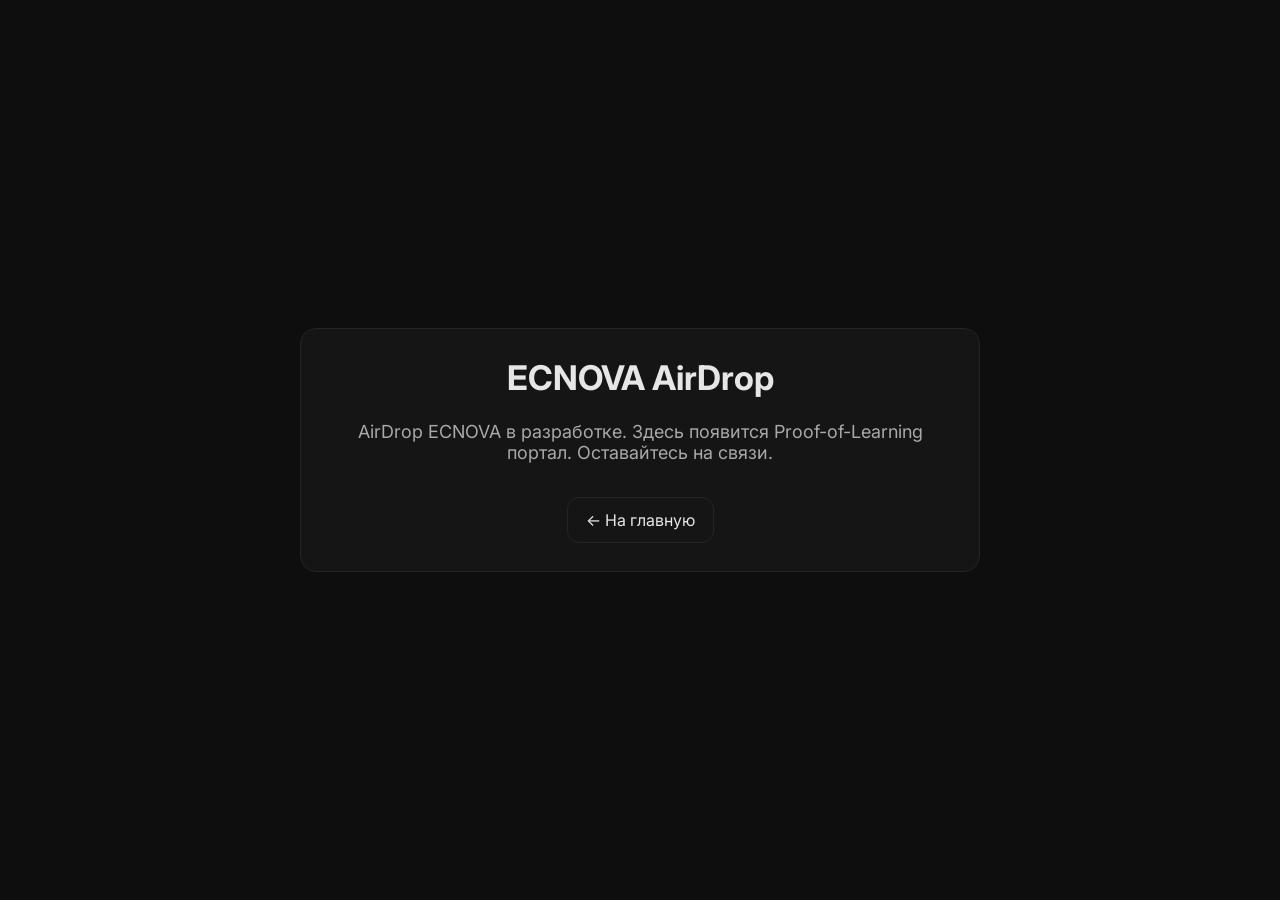
==== airdrop.html @ e72c620e "Add files via upload" ====
<!DOCTYPE html>
<html lang="ru">
<head>
  <meta charset="utf-8" />
  <meta name="viewport" content="width=device-width, initial-scale=1" />
  <title>ECNOVA AirDrop — Proof-of-Learning</title>
  <meta name="description" content="ECNOVA AirDrop — Proof-of-Learning портал." />
  <link rel="preconnect" href="https://fonts.googleapis.com">
  <link rel="preconnect" href="https://fonts.gstatic.com" crossorigin>
  <link href="https://fonts.googleapis.com/css2?family=Inter:wght@300;400;500;600;700&display=swap" rel="stylesheet">
  <style>
    :root {
      --accent: #00ffcc;
      --secondary: #7d3cff;
      --bg: #0e0e0e;
      --text: #e6e6e6;
      --muted: #a9a9a9;
      --stroke: #242424;
      --card: #151515;
    }
    * { box-sizing: border-box; }
    body { margin: 0; font-family: 'Inter', system-ui, -apple-system, Segoe UI, Roboto, Ubuntu, Cantarell, 'Helvetica Neue', Arial; background: var(--bg); color: var(--text); }
    .wrap {
      min-height: 100vh; display: grid; place-items: center; text-align: center; padding: 24px;
      background:
        radial-gradient(1200px 400px at 50% -50%, rgba(0,255,204,0.18) 0, transparent 60%),
        radial-gradient(800px 300px at 90% -30%, rgba(125,60,255,0.12) 0, transparent 60%);
    }
    .card { background: var(--card); border: 1px solid var(--stroke); border-radius: 16px; padding: 28px; width: min(680px, 92vw); }
    h1 { margin-top: 0; font-size: clamp(22px, 5vw, 34px); }
    p { color: var(--muted); font-size: clamp(16px, 3.5vw, 18px); }
    a.btn { display: inline-block; margin-top: 16px; padding: 12px 18px; border-radius: 12px; border: 1px solid var(--stroke); background: #151515; color: var(--text); text-decoration: none; }
    a.btn:hover { text-decoration: none; }
  </style>
</head>
<body>
  <div class="wrap">
    <div class="card">
      <h1>ECNOVA AirDrop</h1>
      <p>AirDrop ECNOVA в разработке. Здесь появится Proof-of-Learning портал. Оставайтесь на связи.</p>
      <a class="btn" href="/index.html">← На главную</a>
    </div>
  </div>
</body>
</html>
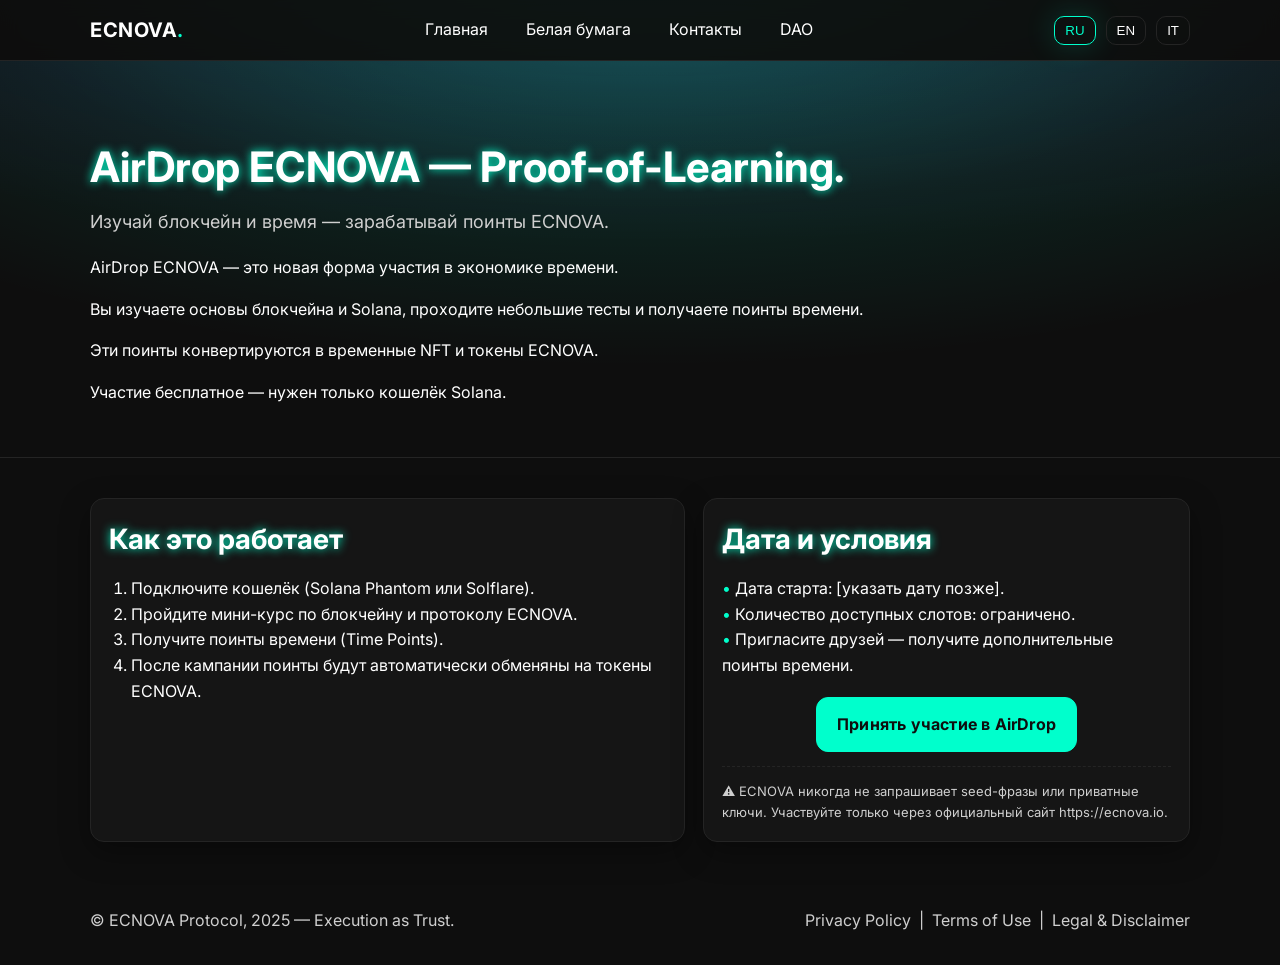
==== commit 7f162b76: "Add files via upload" ====
--- a/airdrop.html
+++ b/airdrop.html
@@ -4,42 +4,251 @@
   <meta charset="utf-8" />
   <meta name="viewport" content="width=device-width, initial-scale=1" />
   <title>ECNOVA AirDrop — Proof-of-Learning</title>
-  <meta name="description" content="ECNOVA AirDrop — Proof-of-Learning портал." />
+  <meta name="description" content="ECNOVA — Time-as-Proof Protocol на Solana. AirDrop ECNOVA — это механизм обучения: учись, получай поинты времени и конвертируй их в токены ECNOVA." />
+
+  <!-- Open Graph -->
+  <meta property="og:title" content="ECNOVA AirDrop — Proof-of-Learning" />
+  <meta property="og:description" content="Изучай блокчейн и время — зарабатывай поинты ECNOVA. Время = ценность, знание = участие." />
+  <meta property="og:type" content="website" />
+  <meta property="og:url" content="https://ecnova.io/airdrop" />
+
+  <!-- Fonts -->
   <link rel="preconnect" href="https://fonts.googleapis.com">
   <link rel="preconnect" href="https://fonts.gstatic.com" crossorigin>
   <link href="https://fonts.googleapis.com/css2?family=Inter:wght@300;400;500;600;700&display=swap" rel="stylesheet">
+
   <style>
+    /* ==============================
+       ECNOVA AirDrop — Proof-of-Learning
+       - Minimal, readable, responsive
+       - Soft glow accents (#00ffcc, #7d3cff) on deep dark background #0e0e0e
+       ============================== */
     :root {
+      --bg: #0e0e0e;
       --accent: #00ffcc;
       --secondary: #7d3cff;
-      --bg: #0e0e0e;
-      --text: #e6e6e6;
-      --muted: #a9a9a9;
+      --text: #ffffff;
+      --muted: #cfcfcf;
+      --card: #151515;
       --stroke: #242424;
-      --card: #151515;
+      --radius: 14px;
+      --shadow-lg: 0 0 30px rgba(0,255,204,0.18);
+      --shadow-btn: 0 0 20px rgba(0,255,204,0.55);
     }
     * { box-sizing: border-box; }
-    body { margin: 0; font-family: 'Inter', system-ui, -apple-system, Segoe UI, Roboto, Ubuntu, Cantarell, 'Helvetica Neue', Arial; background: var(--bg); color: var(--text); }
-    .wrap {
-      min-height: 100vh; display: grid; place-items: center; text-align: center; padding: 24px;
+    html, body { height: 100%; }
+    body {
+      margin: 0;
+      font-family: 'Inter', system-ui, -apple-system, Segoe UI, Roboto, Ubuntu, Cantarell, 'Helvetica Neue', Arial;
+      color: var(--text);
+      background: var(--bg);
+      line-height: 1.6;
+      -webkit-font-smoothing: antialiased;
+      -moz-osx-font-smoothing: grayscale;
+      /* Ambient turquoise halo to keep the page alive but calm */
+      background-image:
+        radial-gradient(1200px 500px at 50% -10%, rgba(0,255,204,0.18), rgba(0,255,204,0) 60%),
+        radial-gradient(800px 320px at 90% -20%, rgba(125,60,255,0.12), rgba(125,60,255,0) 60%);
+      background-repeat: no-repeat;
+    }
+    a { color: var(--accent); text-decoration: none; }
+    a:hover { text-decoration: underline; }
+
+    .container { width: min(1100px, 92vw); margin: 0 auto; }
+
+    /* Header */
+    header {
+      position: sticky; top: 0; z-index: 40;
+      backdrop-filter: blur(10px);
+      background: rgba(14,14,14,0.75);
+      border-bottom: 1px solid var(--stroke);
+    }
+    .nav { display: flex; align-items: center; justify-content: space-between; gap: 16px; padding: 14px 0; }
+    .logo { font-weight: 700; letter-spacing: .5px; font-size: 20px; color: var(--text); }
+    .logo .dot { color: var(--accent); }
+    nav ul { display: flex; gap: 18px; list-style: none; padding: 0; margin: 0; }
+    nav a { color: var(--text); padding: 8px 10px; border-radius: 10px; }
+    nav a:hover { background: rgba(255,255,255,0.06); text-decoration: none; }
+    .lang { display: flex; gap: 10px; }
+    .lang button {
+      background: transparent; border: 1px solid var(--stroke); color: var(--text);
+      padding: 6px 10px; border-radius: 10px; cursor: default;
+    }
+    .lang button.active { border-color: var(--accent); color: var(--accent); box-shadow: var(--shadow-lg); }
+
+    /* Hero */
+    .hero {
+      position: relative;
+      padding: 72px 0 36px;
+      border-bottom: 1px solid var(--stroke);
       background:
-        radial-gradient(1200px 400px at 50% -50%, rgba(0,255,204,0.18) 0, transparent 60%),
-        radial-gradient(800px 300px at 90% -30%, rgba(125,60,255,0.12) 0, transparent 60%);
-    }
-    .card { background: var(--card); border: 1px solid var(--stroke); border-radius: 16px; padding: 28px; width: min(680px, 92vw); }
-    h1 { margin-top: 0; font-size: clamp(22px, 5vw, 34px); }
-    p { color: var(--muted); font-size: clamp(16px, 3.5vw, 18px); }
-    a.btn { display: inline-block; margin-top: 16px; padding: 12px 18px; border-radius: 12px; border: 1px solid var(--stroke); background: #151515; color: var(--text); text-decoration: none; }
-    a.btn:hover { text-decoration: none; }
+        radial-gradient(1600px 360px at 50% -70px, rgba(125,60,255,0.12), transparent 70%),
+        radial-gradient(1400px 480px at 50% -30px, rgba(0,255,204,0.18), transparent 70%);
+      overflow: hidden;
+    }
+    .hero h1 {
+      margin: 0 0 8px;
+      font-size: clamp(26px, 6vw, 42px);
+      text-shadow: 0 0 10px var(--accent);
+    }
+    .hero p.lead {
+      color: var(--muted);
+      margin: 0 0 18px;
+      font-size: clamp(16px, 3.5vw, 18px);
+    }
+    .desc {
+      margin: 12px 0 0;
+      color: var(--text);
+    }
+
+    /* Sections */
+    section { padding: 40px 0; border-bottom: 1px solid var(--stroke); }
+    section:last-of-type { border-bottom: none; }
+    .section-title {
+      margin: 0 0 14px; font-size: clamp(20px, 4vw, 28px);
+      text-shadow: 0 0 10px var(--accent);
+    }
+    .grid-2 { display: grid; grid-template-columns: 1.1fr 0.9fr; gap: 18px; }
+    .card {
+      background: var(--card);
+      border: 1px solid var(--stroke);
+      border-radius: var(--radius);
+      padding: 18px;
+      box-shadow: 0 10px 30px rgba(0,0,0,0.35);
+    }
+    ol.steps {
+      margin: 0; padding-left: 22px;
+    }
+    .facts {
+      list-style: none; margin: 0; padding: 0;
+    }
+    .facts li::before {
+      content: '• ';
+      color: var(--accent);
+    }
+
+    /* CTA Button */
+    .cta-wrap { display: grid; place-items: center; padding: 18px 0 6px; }
+    .btn-cta {
+      display: inline-flex; align-items: center; justify-content: center;
+      padding: 14px 20px;
+      border-radius: 12px;
+      border: 1px solid var(--accent);
+      color: #0e0e0e;
+      background: var(--accent);
+      font-weight: 700;
+      letter-spacing: .2px;
+      transition: transform .06s ease, box-shadow .25s ease, background .25s ease, color .25s ease;
+      text-decoration: none;
+    }
+    .btn-cta:hover {
+      transform: translateY(-1px);
+      box-shadow: 0 0 20px var(--accent), 0 0 40px rgba(0,255,204,0.25);
+      animation: pulseGlow 1.8s ease-in-out infinite;
+    }
+    @keyframes pulseGlow {
+      0%, 100% { box-shadow: 0 0 16px rgba(0,255,204,0.65), 0 0 34px rgba(0,255,204,0.20); }
+      50%      { box-shadow: 0 0 26px rgba(0,255,204,0.85), 0 0 54px rgba(0,255,204,0.30); }
+    }
+    @media (prefers-reduced-motion: reduce) {
+      .btn-cta:hover { animation: none; }
+    }
+
+    /* Disclaimer */
+    .disclaimer {
+      font-size: 13px; color: var(--muted);
+      border-top: 1px dashed var(--stroke);
+      padding-top: 14px; margin-top: 8px;
+    }
+
+    /* Footer */
+    footer { padding: 26px 0 32px; color: var(--muted); }
+    footer .links a { color: var(--muted); }
+    footer .links a:hover { color: var(--accent); }
+    .footer-row { display: flex; align-items: center; justify-content: space-between; gap: 10px; flex-wrap: wrap; }
+
+    /* Responsive */
+    @media (max-width: 900px) {
+      .grid-2 { grid-template-columns: 1fr; }
+      nav ul { display: none; }
+    }
   </style>
 </head>
 <body>
-  <div class="wrap">
-    <div class="card">
-      <h1>ECNOVA AirDrop</h1>
-      <p>AirDrop ECNOVA в разработке. Здесь появится Proof-of-Learning портал. Оставайтесь на связи.</p>
-      <a class="btn" href="/index.html">← На главную</a>
-    </div>
-  </div>
+  <!-- Header -->
+  <header>
+    <div class="container nav">
+      <div class="logo">ECNOVA<span class="dot">.</span></div>
+      <nav aria-label="Primary">
+        <ul>
+          <li><a href="/">Главная</a></li>
+          <li><a href="/whitepaper.pdf">Белая бумага</a></li>
+          <li><a href="/#contacts">Контакты</a></li>
+          <li><a href="/dao">DAO</a></li>
+        </ul>
+      </nav>
+      <div class="lang" aria-label="Language switcher">
+        <button type="button" class="active" aria-pressed="true">RU</button>
+        <button type="button" aria-pressed="false">EN</button>
+        <button type="button" aria-pressed="false">IT</button>
+      </div>
+    </div>
+  </header>
+
+  <!-- Hero -->
+  <section class="hero">
+    <div class="container">
+      <h1>AirDrop ECNOVA — Proof-of-Learning.</h1>
+      <p class="lead">Изучай блокчейн и время — зарабатывай поинты ECNOVA.</p>
+      <div class="desc">
+        <p>AirDrop ECNOVA — это новая форма участия в экономике времени.</p>
+        <p>Вы изучаете основы блокчейна и Solana, проходите небольшие тесты и получаете поинты времени.</p>
+        <p>Эти поинты конвертируются в временные NFT и токены ECNOVA.</p>
+        <p>Участие бесплатное — нужен только кошелёк Solana.</p>
+      </div>
+    </div>
+  </section>
+
+  <!-- How it works + Facts -->
+  <section>
+    <div class="container grid-2">
+      <div class="card">
+        <h2 class="section-title">Как это работает</h2>
+        <ol class="steps">
+          <li>Подключите кошелёк (Solana Phantom или Solflare).</li>
+          <li>Пройдите мини-курс по блокчейну и протоколу ECNOVA.</li>
+          <li>Получите поинты времени (Time Points).</li>
+          <li>После кампании поинты будут автоматически обменяны на токены ECNOVA.</li>
+        </ol>
+      </div>
+      <div class="card">
+        <h2 class="section-title">Дата и условия</h2>
+        <ul class="facts">
+          <li>Дата старта: [указать дату позже].</li>
+          <li>Количество доступных слотов: ограничено.</li>
+          <li>Пригласите друзей — получите дополнительные поинты времени.</li>
+        </ul>
+        <div class="cta-wrap">
+          <a class="btn-cta" href="https://ecnova.io/airdrop-register" target="_blank" rel="noopener">Принять участие в AirDrop</a>
+        </div>
+        <div class="disclaimer">
+          ⚠️ ECNOVA никогда не запрашивает seed-фразы или приватные ключи.
+          Участвуйте только через официальный сайт https://ecnova.io.
+        </div>
+      </div>
+    </div>
+  </section>
+
+  <!-- Footer -->
+  <footer>
+    <div class="container footer-row">
+      <div>© ECNOVA Protocol, 2025 — Execution as Trust.</div>
+      <div class="links">
+        <a href="/privacy.html">Privacy Policy</a> &nbsp;|&nbsp;
+        <a href="/terms.html">Terms of Use</a> &nbsp;|&nbsp;
+        <a href="/legal.html">Legal &amp; Disclaimer</a>
+      </div>
+    </div>
+  </footer>
 </body>
 </html>
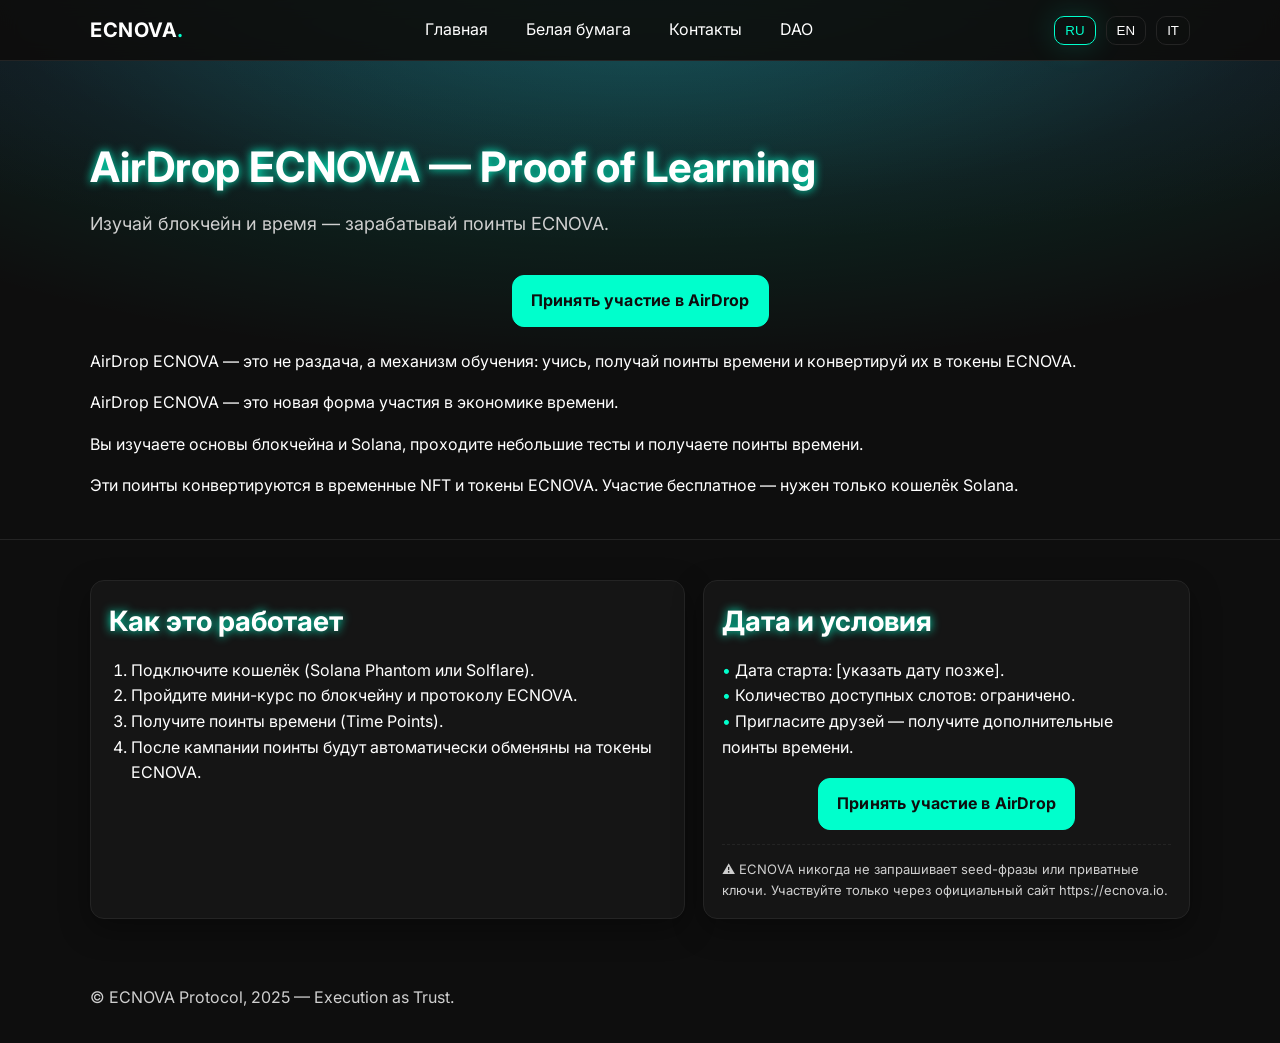
==== commit c1bb4d8f: "Add files via upload" ====
--- a/airdrop.html
+++ b/airdrop.html
@@ -3,11 +3,11 @@
 <head>
   <meta charset="utf-8" />
   <meta name="viewport" content="width=device-width, initial-scale=1" />
-  <title>ECNOVA AirDrop — Proof-of-Learning</title>
+  <title>ECNOVA AirDrop — Proof of Learning</title>
   <meta name="description" content="ECNOVA — Time-as-Proof Protocol на Solana. AirDrop ECNOVA — это механизм обучения: учись, получай поинты времени и конвертируй их в токены ECNOVA." />
 
   <!-- Open Graph -->
-  <meta property="og:title" content="ECNOVA AirDrop — Proof-of-Learning" />
+  <meta property="og:title" content="ECNOVA AirDrop — Proof of Learning" />
   <meta property="og:description" content="Изучай блокчейн и время — зарабатывай поинты ECNOVA. Время = ценность, знание = участие." />
   <meta property="og:type" content="website" />
   <meta property="og:url" content="https://ecnova.io/airdrop" />
@@ -18,160 +18,70 @@
   <link href="https://fonts.googleapis.com/css2?family=Inter:wght@300;400;500;600;700&display=swap" rel="stylesheet">
 
   <style>
-    /* ==============================
-       ECNOVA AirDrop — Proof-of-Learning
-       - Minimal, readable, responsive
-       - Soft glow accents (#00ffcc, #7d3cff) on deep dark background #0e0e0e
-       ============================== */
-    :root {
-      --bg: #0e0e0e;
-      --accent: #00ffcc;
-      --secondary: #7d3cff;
-      --text: #ffffff;
-      --muted: #cfcfcf;
-      --card: #151515;
-      --stroke: #242424;
-      --radius: 14px;
-      --shadow-lg: 0 0 30px rgba(0,255,204,0.18);
-      --shadow-btn: 0 0 20px rgba(0,255,204,0.55);
-    }
-    * { box-sizing: border-box; }
-    html, body { height: 100%; }
-    body {
-      margin: 0;
-      font-family: 'Inter', system-ui, -apple-system, Segoe UI, Roboto, Ubuntu, Cantarell, 'Helvetica Neue', Arial;
-      color: var(--text);
-      background: var(--bg);
-      line-height: 1.6;
-      -webkit-font-smoothing: antialiased;
-      -moz-osx-font-smoothing: grayscale;
-      /* Ambient turquoise halo to keep the page alive but calm */
+    :root{
+      --bg:#0e0e0e; --accent:#00ffcc; --secondary:#7d3cff;
+      --text:#ffffff; --muted:#cfcfcf; --card:#151515; --stroke:#242424;
+      --radius:14px; --shadow-lg:0 0 30px rgba(0,255,204,0.18); --shadow-btn:0 0 20px rgba(0,255,204,0.55);
+    }
+    *{box-sizing:border-box}
+    html,body{height:100%}
+    body{
+      margin:0; font-family:'Inter',system-ui,-apple-system,Segoe UI,Roboto,Ubuntu,Cantarell,'Helvetica Neue',Arial;
+      color:var(--text); background:var(--bg); line-height:1.6;
+      -webkit-font-smoothing:antialiased; -moz-osx-font-smoothing:grayscale;
       background-image:
         radial-gradient(1200px 500px at 50% -10%, rgba(0,255,204,0.18), rgba(0,255,204,0) 60%),
         radial-gradient(800px 320px at 90% -20%, rgba(125,60,255,0.12), rgba(125,60,255,0) 60%);
-      background-repeat: no-repeat;
-    }
-    a { color: var(--accent); text-decoration: none; }
-    a:hover { text-decoration: underline; }
-
-    .container { width: min(1100px, 92vw); margin: 0 auto; }
-
-    /* Header */
-    header {
-      position: sticky; top: 0; z-index: 40;
-      backdrop-filter: blur(10px);
-      background: rgba(14,14,14,0.75);
-      border-bottom: 1px solid var(--stroke);
-    }
-    .nav { display: flex; align-items: center; justify-content: space-between; gap: 16px; padding: 14px 0; }
-    .logo { font-weight: 700; letter-spacing: .5px; font-size: 20px; color: var(--text); }
-    .logo .dot { color: var(--accent); }
-    nav ul { display: flex; gap: 18px; list-style: none; padding: 0; margin: 0; }
-    nav a { color: var(--text); padding: 8px 10px; border-radius: 10px; }
-    nav a:hover { background: rgba(255,255,255,0.06); text-decoration: none; }
-    .lang { display: flex; gap: 10px; }
-    .lang button {
-      background: transparent; border: 1px solid var(--stroke); color: var(--text);
-      padding: 6px 10px; border-radius: 10px; cursor: default;
-    }
-    .lang button.active { border-color: var(--accent); color: var(--accent); box-shadow: var(--shadow-lg); }
-
-    /* Hero */
-    .hero {
-      position: relative;
-      padding: 72px 0 36px;
-      border-bottom: 1px solid var(--stroke);
-      background:
-        radial-gradient(1600px 360px at 50% -70px, rgba(125,60,255,0.12), transparent 70%),
-        radial-gradient(1400px 480px at 50% -30px, rgba(0,255,204,0.18), transparent 70%);
-      overflow: hidden;
-    }
-    .hero h1 {
-      margin: 0 0 8px;
-      font-size: clamp(26px, 6vw, 42px);
-      text-shadow: 0 0 10px var(--accent);
-    }
-    .hero p.lead {
-      color: var(--muted);
-      margin: 0 0 18px;
-      font-size: clamp(16px, 3.5vw, 18px);
-    }
-    .desc {
-      margin: 12px 0 0;
-      color: var(--text);
-    }
-
-    /* Sections */
-    section { padding: 40px 0; border-bottom: 1px solid var(--stroke); }
-    section:last-of-type { border-bottom: none; }
-    .section-title {
-      margin: 0 0 14px; font-size: clamp(20px, 4vw, 28px);
-      text-shadow: 0 0 10px var(--accent);
-    }
-    .grid-2 { display: grid; grid-template-columns: 1.1fr 0.9fr; gap: 18px; }
-    .card {
-      background: var(--card);
-      border: 1px solid var(--stroke);
-      border-radius: var(--radius);
-      padding: 18px;
-      box-shadow: 0 10px 30px rgba(0,0,0,0.35);
-    }
-    ol.steps {
-      margin: 0; padding-left: 22px;
-    }
-    .facts {
-      list-style: none; margin: 0; padding: 0;
-    }
-    .facts li::before {
-      content: '• ';
-      color: var(--accent);
-    }
-
-    /* CTA Button */
-    .cta-wrap { display: grid; place-items: center; padding: 18px 0 6px; }
-    .btn-cta {
-      display: inline-flex; align-items: center; justify-content: center;
-      padding: 14px 20px;
-      border-radius: 12px;
-      border: 1px solid var(--accent);
-      color: #0e0e0e;
-      background: var(--accent);
-      font-weight: 700;
-      letter-spacing: .2px;
-      transition: transform .06s ease, box-shadow .25s ease, background .25s ease, color .25s ease;
-      text-decoration: none;
-    }
-    .btn-cta:hover {
-      transform: translateY(-1px);
-      box-shadow: 0 0 20px var(--accent), 0 0 40px rgba(0,255,204,0.25);
-      animation: pulseGlow 1.8s ease-in-out infinite;
-    }
-    @keyframes pulseGlow {
-      0%, 100% { box-shadow: 0 0 16px rgba(0,255,204,0.65), 0 0 34px rgba(0,255,204,0.20); }
-      50%      { box-shadow: 0 0 26px rgba(0,255,204,0.85), 0 0 54px rgba(0,255,204,0.30); }
-    }
-    @media (prefers-reduced-motion: reduce) {
-      .btn-cta:hover { animation: none; }
-    }
-
-    /* Disclaimer */
-    .disclaimer {
-      font-size: 13px; color: var(--muted);
-      border-top: 1px dashed var(--stroke);
-      padding-top: 14px; margin-top: 8px;
-    }
-
-    /* Footer */
-    footer { padding: 26px 0 32px; color: var(--muted); }
-    footer .links a { color: var(--muted); }
-    footer .links a:hover { color: var(--accent); }
-    .footer-row { display: flex; align-items: center; justify-content: space-between; gap: 10px; flex-wrap: wrap; }
-
-    /* Responsive */
-    @media (max-width: 900px) {
-      .grid-2 { grid-template-columns: 1fr; }
-      nav ul { display: none; }
-    }
+      background-repeat:no-repeat;
+    }
+    a{color:var(--accent); text-decoration:none}
+    a:hover{text-decoration:underline}
+    .container{width:min(1100px,92vw); margin:0 auto}
+
+    header{position:sticky; top:0; z-index:40; backdrop-filter:blur(10px); background:rgba(14,14,14,0.75); border-bottom:1px solid var(--stroke)}
+    .nav{display:flex; align-items:center; justify-content:space-between; gap:16px; padding:14px 0}
+    .logo{font-weight:700; letter-spacing:.5px; font-size:20px; color:var(--text)}
+    .logo .dot{color:var(--accent)}
+    nav ul{display:flex; gap:18px; list-style:none; padding:0; margin:0}
+    nav a{color:var(--text); padding:8px 10px; border-radius:10px}
+    nav a:hover{background:rgba(255,255,255,0.06); text-decoration:none}
+    .lang{display:flex; gap:10px}
+    .lang button{
+      background:transparent; border:1px solid var(--stroke); color:var(--text);
+      padding:6px 10px; border-radius:10px; cursor:pointer; transition:border-color .2s ease, box-shadow .2s ease;
+    }
+    .lang button.active{border-color:var(--accent); color:var(--accent); box-shadow:var(--shadow-lg)}
+
+    .hero{position:relative; padding:72px 0 24px; border-bottom:1px solid var(--stroke);
+      background: radial-gradient(1600px 360px at 50% -70px, rgba(125,60,255,0.12), transparent 70%),
+                  radial-gradient(1400px 480px at 50% -30px, rgba(0,255,204,0.18), transparent 70%); overflow:hidden}
+    .hero h1{margin:0 0 10px; font-size:clamp(26px,6vw,42px); text-shadow:0 0 10px var(--accent)}
+    .hero p.lead{color:var(--muted); margin:0 0 18px; font-size:clamp(16px,3.5vw,18px)}
+
+    .btn-cta{
+      display:inline-flex; align-items:center; justify-content:center; padding:12px 18px; border-radius:12px;
+      border:1px solid var(--accent); color:#0e0e0e; background:var(--accent); font-weight:700; letter-spacing:.2px;
+      transition:transform .06s ease, box-shadow .25s ease, background .25s ease, color .25s ease; text-decoration:none
+    }
+    .btn-cta:hover{transform:translateY(-1px); box-shadow:0 0 20px var(--accent), 0 0 40px rgba(0,255,204,0.25); animation:pulseGlow 1.8s ease-in-out infinite}
+    @keyframes pulseGlow{0%,100%{box-shadow:0 0 16px rgba(0,255,204,0.65),0 0 34px rgba(0,255,204,0.20)} 50%{box-shadow:0 0 26px rgba(0,255,204,0.85),0 0 54px rgba(0,255,204,0.30)}}
+    @media (prefers-reduced-motion:reduce){.btn-cta:hover{animation:none}}
+
+    section{padding:40px 0; border-bottom:1px solid var(--stroke)}
+    section:last-of-type{border-bottom:none}
+    .section-title{margin:0 0 14px; font-size:clamp(20px,4vw,28px); text-shadow:0 0 10px var(--accent)}
+    .grid-2{display:grid; grid-template-columns:1.1fr 0.9fr; gap:18px}
+    .card{background:var(--card); border:1px solid var(--stroke); border-radius:var(--radius); padding:18px; box-shadow:0 10px 30px rgba(0,0,0,0.35)}
+    ol.steps{margin:0; padding-left:22px}
+    .facts{list-style:none; margin:0; padding:0}
+    .facts li::before{content:'• '; color:var(--accent)}
+    .cta-wrap{display:grid; place-items:center; padding:18px 0 6px}
+    .disclaimer{font-size:13px; color:var(--muted); border-top:1px dashed var(--stroke); padding-top:14px; margin-top:8px}
+
+    footer{padding:26px 0 32px; color:var(--muted)}
+    .footer-row{display:flex; align-items:center; justify-content:space-between; gap:10px; flex-wrap:wrap}
+
+    @media(max-width:900px){.grid-2{grid-template-columns:1fr} nav ul{display:none}}
   </style>
 </head>
 <body>
@@ -181,16 +91,16 @@
       <div class="logo">ECNOVA<span class="dot">.</span></div>
       <nav aria-label="Primary">
         <ul>
-          <li><a href="/">Главная</a></li>
-          <li><a href="/whitepaper.pdf">Белая бумага</a></li>
-          <li><a href="/#contacts">Контакты</a></li>
-          <li><a href="/dao">DAO</a></li>
+          <li><a href="/" data-i18n="nav.home">Главная</a></li>
+          <li><a href="/whitepaper.pdf" data-i18n="nav.wp">Белая бумага</a></li>
+          <li><a href="/#contacts" data-i18n="nav.contacts">Контакты</a></li>
+          <li><a href="/dao" data-i18n="nav.dao">DAO</a></li>
         </ul>
       </nav>
       <div class="lang" aria-label="Language switcher">
-        <button type="button" class="active" aria-pressed="true">RU</button>
-        <button type="button" aria-pressed="false">EN</button>
-        <button type="button" aria-pressed="false">IT</button>
+        <button type="button" class="active" data-lang="ru" aria-pressed="true">RU</button>
+        <button type="button" data-lang="en" aria-pressed="false">EN</button>
+        <button type="button" data-lang="it" aria-pressed="false">IT</button>
       </div>
     </div>
   </header>
@@ -198,13 +108,16 @@
   <!-- Hero -->
   <section class="hero">
     <div class="container">
-      <h1>AirDrop ECNOVA — Proof-of-Learning.</h1>
-      <p class="lead">Изучай блокчейн и время — зарабатывай поинты ECNOVA.</p>
+      <h1 data-i18n="hero.title">AirDrop ECNOVA — Proof of Learning</h1>
+      <p class="lead" data-i18n="hero.subtitle">Изучай блокчейн и время — зарабатывай поинты ECNOVA.</p>
+      <div class="cta-wrap">
+        <a class="btn-cta" href="https://ecnova.io/airdrop-register" target="_blank" rel="noopener" data-i18n="hero.cta">Принять участие в AirDrop</a>
+      </div>
       <div class="desc">
-        <p>AirDrop ECNOVA — это новая форма участия в экономике времени.</p>
-        <p>Вы изучаете основы блокчейна и Solana, проходите небольшие тесты и получаете поинты времени.</p>
-        <p>Эти поинты конвертируются в временные NFT и токены ECNOVA.</p>
-        <p>Участие бесплатное — нужен только кошелёк Solana.</p>
+        <p data-i18n="desc.p1">AirDrop ECNOVA — это не раздача, а механизм обучения: учись, получай поинты времени и конвертируй их в токены ECNOVA.</p>
+        <p data-i18n="desc.p2">AirDrop ECNOVA — это новая форма участия в экономике времени.</p>
+        <p data-i18n="desc.p3">Вы изучаете основы блокчейна и Solana, проходите небольшие тесты и получаете поинты времени.</p>
+        <p data-i18n="desc.p4">Эти поинты конвертируются в временные NFT и токены ECNOVA. Участие бесплатное — нужен только кошелёк Solana.</p>
       </div>
     </div>
   </section>
@@ -213,27 +126,26 @@
   <section>
     <div class="container grid-2">
       <div class="card">
-        <h2 class="section-title">Как это работает</h2>
+        <h2 class="section-title" data-i18n="how.title">Как это работает</h2>
         <ol class="steps">
-          <li>Подключите кошелёк (Solana Phantom или Solflare).</li>
-          <li>Пройдите мини-курс по блокчейну и протоколу ECNOVA.</li>
-          <li>Получите поинты времени (Time Points).</li>
-          <li>После кампании поинты будут автоматически обменяны на токены ECNOVA.</li>
+          <li data-i18n="how.s1">Подключите кошелёк (Solana Phantom или Solflare).</li>
+          <li data-i18n="how.s2">Пройдите мини-курс по блокчейну и протоколу ECNOVA.</li>
+          <li data-i18n="how.s3">Получите поинты времени (Time Points).</li>
+          <li data-i18n="how.s4">После кампании поинты будут автоматически обменяны на токены ECNOVA.</li>
         </ol>
       </div>
       <div class="card">
-        <h2 class="section-title">Дата и условия</h2>
+        <h2 class="section-title" data-i18n="facts.title">Дата и условия</h2>
         <ul class="facts">
-          <li>Дата старта: [указать дату позже].</li>
-          <li>Количество доступных слотов: ограничено.</li>
-          <li>Пригласите друзей — получите дополнительные поинты времени.</li>
+          <li data-i18n="facts.f1">Дата старта: [указать дату позже].</li>
+          <li data-i18n="facts.f2">Количество доступных слотов: ограничено.</li>
+          <li data-i18n="facts.f3">Пригласите друзей — получите дополнительные поинты времени.</li>
         </ul>
         <div class="cta-wrap">
-          <a class="btn-cta" href="https://ecnova.io/airdrop-register" target="_blank" rel="noopener">Принять участие в AirDrop</a>
+          <a class="btn-cta" href="https://ecnova.io/airdrop-register" target="_blank" rel="noopener" data-i18n="facts.cta">Принять участие в AirDrop</a>
         </div>
-        <div class="disclaimer">
-          ⚠️ ECNOVA никогда не запрашивает seed-фразы или приватные ключи.
-          Участвуйте только через официальный сайт https://ecnova.io.
+        <div class="disclaimer" data-i18n="disclaimer">
+          ⚠️ ECNOVA никогда не запрашивает seed-фразы или приватные ключи. Участвуйте только через официальный сайт https://ecnova.io.
         </div>
       </div>
     </div>
@@ -243,12 +155,123 @@
   <footer>
     <div class="container footer-row">
       <div>© ECNOVA Protocol, 2025 — Execution as Trust.</div>
-      <div class="links">
-        <a href="/privacy.html">Privacy Policy</a> &nbsp;|&nbsp;
-        <a href="/terms.html">Terms of Use</a> &nbsp;|&nbsp;
-        <a href="/legal.html">Legal &amp; Disclaimer</a>
-      </div>
     </div>
   </footer>
+
+  <script>
+    // Simple i18n switcher: RU/EN/IT
+    const translations = {
+      ru: {
+        'nav.home':'Главная',
+        'nav.wp':'Белая бумага',
+        'nav.contacts':'Контакты',
+        'nav.dao':'DAO',
+
+        'hero.title':'AirDrop ECNOVA — Proof of Learning',
+        'hero.subtitle':'Изучай блокчейн и время — зарабатывай поинты ECNOVA.',
+        'hero.cta':'Принять участие в AirDrop',
+
+        'desc.p1':'AirDrop ECNOVA — это не раздача, а механизм обучения: учись, получай поинты времени и конвертируй их в токены ECNOVA.',
+        'desc.p2':'AirDrop ECNOVA — это новая форма участия в экономике времени.',
+        'desc.p3':'Вы изучаете основы блокчейна и Solana, проходите небольшие тесты и получаете поинты времени.',
+        'desc.p4':'Эти поинты конвертируются в временные NFT и токены ECNOVA. Участие бесплатное — нужен только кошелёк Solana.',
+
+        'how.title':'Как это работает',
+        'how.s1':'Подключите кошелёк (Solana Phantom или Solflare).',
+        'how.s2':'Пройдите мини-курс по блокчейну и протоколу ECNOVA.',
+        'how.s3':'Получите поинты времени (Time Points).',
+        'how.s4':'После кампании поинты будут автоматически обменяны на токены ECNOVA.',
+
+        'facts.title':'Дата и условия',
+        'facts.f1':'Дата старта: [указать дату позже].',
+        'facts.f2':'Количество доступных слотов: ограничено.',
+        'facts.f3':'Пригласите друзей — получите дополнительные поинты времени.',
+        'facts.cta':'Принять участие в AirDrop',
+
+        'disclaimer':'⚠️ ECNOVA никогда не запрашивает seed-фразы или приватные ключи. Участвуйте только через официальный сайт https://ecnova.io.'
+      },
+      en: {
+        'nav.home':'Home',
+        'nav.wp':'White Paper',
+        'nav.contacts':'Contacts',
+        'nav.dao':'DAO',
+
+        'hero.title':'AirDrop ECNOVA — Proof of Learning',
+        'hero.subtitle':'Learn blockchain and time — earn ECNOVA points.',
+        'hero.cta':'Join AirDrop',
+
+        'desc.p1':'ECNOVA AirDrop is not a giveaway but a learning mechanism: learn, earn time points, and convert them into ECNOVA tokens.',
+        'desc.p2':'The ECNOVA AirDrop is a new way to participate in the time economy.',
+        'desc.p3':'You study blockchain and Solana basics, complete short quizzes, and earn time points.',
+        'desc.p4':'These points convert into temporal NFTs and ECNOVA tokens. Participation is free — you only need a Solana wallet.',
+
+        'how.title':'How it Works',
+        'how.s1':'Connect wallet (Solana Phantom or Solflare).',
+        'how.s2':'Complete a mini-course on blockchain and the ECNOVA protocol.',
+        'how.s3':'Earn Time Points.',
+        'how.s4':'After the campaign, points will be automatically converted into ECNOVA tokens.',
+
+        'facts.title':'Dates & Conditions',
+        'facts.f1':'Start date: [to be announced].',
+        'facts.f2':'Available slots: limited.',
+        'facts.f3':'Invite friends — earn additional time points.',
+        'facts.cta':'Join AirDrop',
+
+        'disclaimer':'⚠️ ECNOVA never asks for seed phrases or private keys. Participate only via the official website https://ecnova.io.'
+      },
+      it: {
+        'nav.home':'Home',
+        'nav.wp':'White Paper',
+        'nav.contacts':'Contatti',
+        'nav.dao':'DAO',
+
+        'hero.title':'AirDrop ECNOVA — Proof of Learning',
+        'hero.subtitle':'Studia la blockchain e il tempo — guadagna punti ECNOVA.',
+        'hero.cta':'Partecipa all’ AirDrop',
+
+        'desc.p1':'L’ AirDrop di ECNOVA non è una distribuzione, ma un meccanismo di apprendimento: studia, ottieni punti tempo e converti in token ECNOVA.',
+        'desc.p2':'L’ AirDrop ECNOVA è un nuovo modo di partecipare all’economia del tempo.',
+        'desc.p3':'Studi le basi della blockchain e di Solana, completi brevi quiz e ottieni punti tempo.',
+        'desc.p4':'Questi punti si trasformano in NFT temporali e token ECNOVA. La partecipazione è gratuita — serve solo un wallet Solana.',
+
+        'how.title':'Come funziona',
+        'how.s1':'Collega il wallet (Solana Phantom o Solflare).',
+        'how.s2':'Completa il mini‑corso su blockchain e sul protocollo ECNOVA.',
+        'how.s3':'Ottieni Time Points.',
+        'how.s4':'Al termine della campagna, i punti verranno convertiti automaticamente in token ECNOVA.',
+
+        'facts.title':'Data e condizioni',
+        'facts.f1':'Data di inizio: [da indicare più tardi].',
+        'facts.f2':'Slot disponibili: limitati.',
+        'facts.f3':'Invita gli amici — ottieni punti tempo extra.',
+        'facts.cta':'Partecipa all’ AirDrop',
+
+        'disclaimer':'⚠️ ECNOVA non chiede mai frasi seed o chiavi private. Partecipa solo tramite il sito ufficiale https://ecnova.io.'
+      }
+    };
+
+    function setLang(lang){
+      const dict = translations[lang] || translations['ru'];
+      document.documentElement.setAttribute('lang', lang);
+      document.querySelectorAll('[data-i18n]').forEach(node=>{
+        const key = node.getAttribute('data-i18n');
+        if (dict[key]) node.textContent = dict[key];
+      });
+      // toggle active state
+      document.querySelectorAll('.lang button').forEach(btn=>{
+        const isActive = btn.getAttribute('data-lang') === lang;
+        btn.classList.toggle('active', isActive);
+        btn.setAttribute('aria-pressed', isActive ? 'true' : 'false');
+      });
+    }
+
+    // init listeners
+    document.querySelectorAll('.lang button').forEach(btn=>{
+      btn.addEventListener('click', ()=> setLang(btn.getAttribute('data-lang')));
+    });
+
+    // default
+    setLang('ru');
+  </script>
 </body>
 </html>
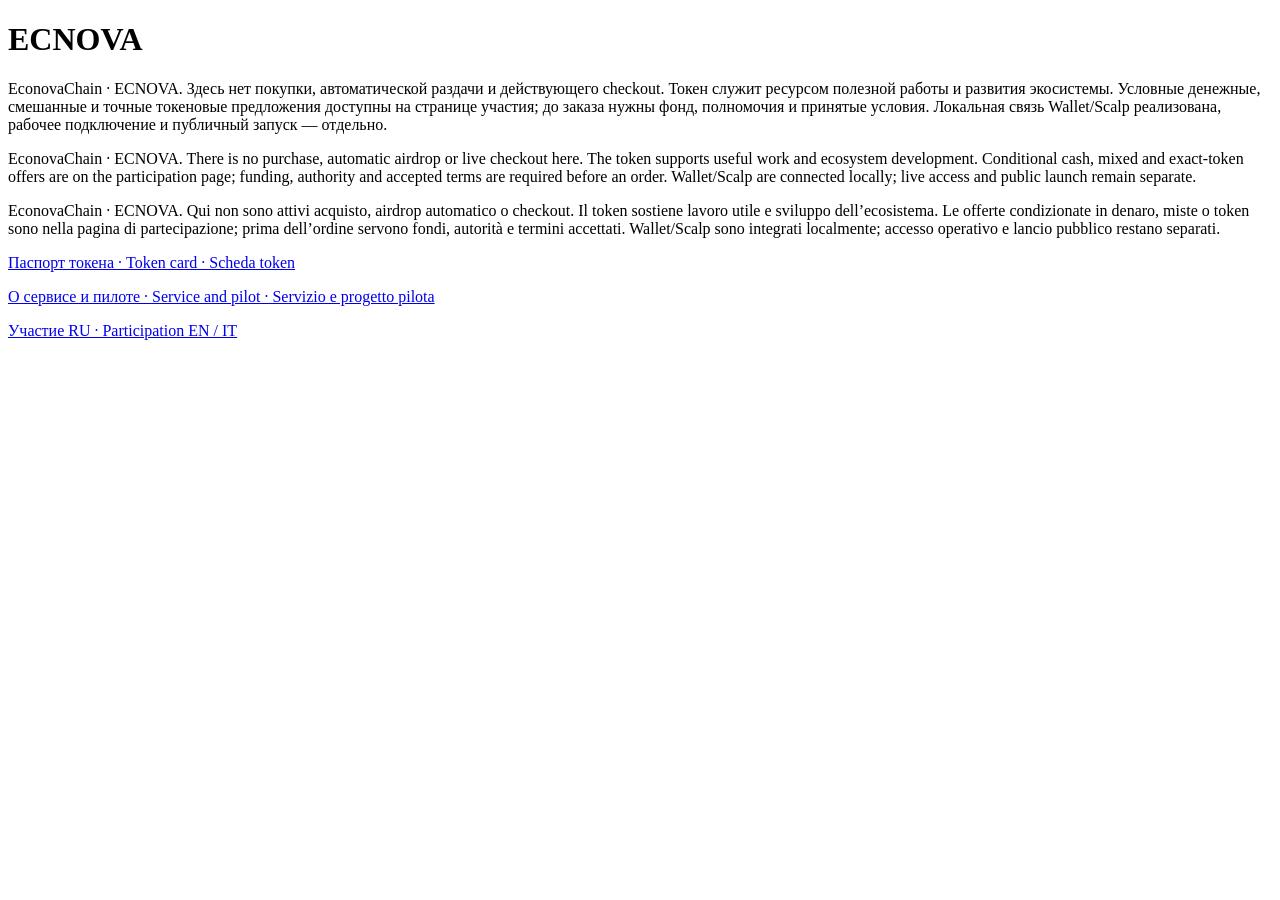
==== commit b12db689: "Stage new ECNOVA token site pages" ====
--- a/airdrop.html
+++ b/airdrop.html
@@ -1,277 +1,17 @@
-<!DOCTYPE html>
+<!doctype html>
 <html lang="ru">
 <head>
-  <meta charset="utf-8" />
-  <meta name="viewport" content="width=device-width, initial-scale=1" />
-  <title>ECNOVA AirDrop — Proof of Learning</title>
-  <meta name="description" content="ECNOVA — Time-as-Proof Protocol на Solana. AirDrop ECNOVA — это механизм обучения: учись, получай поинты времени и конвертируй их в токены ECNOVA." />
-
-  <!-- Open Graph -->
-  <meta property="og:title" content="ECNOVA AirDrop — Proof of Learning" />
-  <meta property="og:description" content="Изучай блокчейн и время — зарабатывай поинты ECNOVA. Время = ценность, знание = участие." />
-  <meta property="og:type" content="website" />
-  <meta property="og:url" content="https://ecnova.io/airdrop" />
-
-  <!-- Fonts -->
-  <link rel="preconnect" href="https://fonts.googleapis.com">
-  <link rel="preconnect" href="https://fonts.gstatic.com" crossorigin>
-  <link href="https://fonts.googleapis.com/css2?family=Inter:wght@300;400;500;600;700&display=swap" rel="stylesheet">
-
-  <style>
-    :root{
-      --bg:#0e0e0e; --accent:#00ffcc; --secondary:#7d3cff;
-      --text:#ffffff; --muted:#cfcfcf; --card:#151515; --stroke:#242424;
-      --radius:14px; --shadow-lg:0 0 30px rgba(0,255,204,0.18); --shadow-btn:0 0 20px rgba(0,255,204,0.55);
-    }
-    *{box-sizing:border-box}
-    html,body{height:100%}
-    body{
-      margin:0; font-family:'Inter',system-ui,-apple-system,Segoe UI,Roboto,Ubuntu,Cantarell,'Helvetica Neue',Arial;
-      color:var(--text); background:var(--bg); line-height:1.6;
-      -webkit-font-smoothing:antialiased; -moz-osx-font-smoothing:grayscale;
-      background-image:
-        radial-gradient(1200px 500px at 50% -10%, rgba(0,255,204,0.18), rgba(0,255,204,0) 60%),
-        radial-gradient(800px 320px at 90% -20%, rgba(125,60,255,0.12), rgba(125,60,255,0) 60%);
-      background-repeat:no-repeat;
-    }
-    a{color:var(--accent); text-decoration:none}
-    a:hover{text-decoration:underline}
-    .container{width:min(1100px,92vw); margin:0 auto}
-
-    header{position:sticky; top:0; z-index:40; backdrop-filter:blur(10px); background:rgba(14,14,14,0.75); border-bottom:1px solid var(--stroke)}
-    .nav{display:flex; align-items:center; justify-content:space-between; gap:16px; padding:14px 0}
-    .logo{font-weight:700; letter-spacing:.5px; font-size:20px; color:var(--text)}
-    .logo .dot{color:var(--accent)}
-    nav ul{display:flex; gap:18px; list-style:none; padding:0; margin:0}
-    nav a{color:var(--text); padding:8px 10px; border-radius:10px}
-    nav a:hover{background:rgba(255,255,255,0.06); text-decoration:none}
-    .lang{display:flex; gap:10px}
-    .lang button{
-      background:transparent; border:1px solid var(--stroke); color:var(--text);
-      padding:6px 10px; border-radius:10px; cursor:pointer; transition:border-color .2s ease, box-shadow .2s ease;
-    }
-    .lang button.active{border-color:var(--accent); color:var(--accent); box-shadow:var(--shadow-lg)}
-
-    .hero{position:relative; padding:72px 0 24px; border-bottom:1px solid var(--stroke);
-      background: radial-gradient(1600px 360px at 50% -70px, rgba(125,60,255,0.12), transparent 70%),
-                  radial-gradient(1400px 480px at 50% -30px, rgba(0,255,204,0.18), transparent 70%); overflow:hidden}
-    .hero h1{margin:0 0 10px; font-size:clamp(26px,6vw,42px); text-shadow:0 0 10px var(--accent)}
-    .hero p.lead{color:var(--muted); margin:0 0 18px; font-size:clamp(16px,3.5vw,18px)}
-
-    .btn-cta{
-      display:inline-flex; align-items:center; justify-content:center; padding:12px 18px; border-radius:12px;
-      border:1px solid var(--accent); color:#0e0e0e; background:var(--accent); font-weight:700; letter-spacing:.2px;
-      transition:transform .06s ease, box-shadow .25s ease, background .25s ease, color .25s ease; text-decoration:none
-    }
-    .btn-cta:hover{transform:translateY(-1px); box-shadow:0 0 20px var(--accent), 0 0 40px rgba(0,255,204,0.25); animation:pulseGlow 1.8s ease-in-out infinite}
-    @keyframes pulseGlow{0%,100%{box-shadow:0 0 16px rgba(0,255,204,0.65),0 0 34px rgba(0,255,204,0.20)} 50%{box-shadow:0 0 26px rgba(0,255,204,0.85),0 0 54px rgba(0,255,204,0.30)}}
-    @media (prefers-reduced-motion:reduce){.btn-cta:hover{animation:none}}
-
-    section{padding:40px 0; border-bottom:1px solid var(--stroke)}
-    section:last-of-type{border-bottom:none}
-    .section-title{margin:0 0 14px; font-size:clamp(20px,4vw,28px); text-shadow:0 0 10px var(--accent)}
-    .grid-2{display:grid; grid-template-columns:1.1fr 0.9fr; gap:18px}
-    .card{background:var(--card); border:1px solid var(--stroke); border-radius:var(--radius); padding:18px; box-shadow:0 10px 30px rgba(0,0,0,0.35)}
-    ol.steps{margin:0; padding-left:22px}
-    .facts{list-style:none; margin:0; padding:0}
-    .facts li::before{content:'• '; color:var(--accent)}
-    .cta-wrap{display:grid; place-items:center; padding:18px 0 6px}
-    .disclaimer{font-size:13px; color:var(--muted); border-top:1px dashed var(--stroke); padding-top:14px; margin-top:8px}
-
-    footer{padding:26px 0 32px; color:var(--muted)}
-    .footer-row{display:flex; align-items:center; justify-content:space-between; gap:10px; flex-wrap:wrap}
-
-    @media(max-width:900px){.grid-2{grid-template-columns:1fr} nav ul{display:none}}
-  </style>
+  <meta charset="utf-8"><meta name="viewport" content="width=device-width, initial-scale=1">
+  <meta name="robots" content="noindex, nofollow"><title>ECNOVA — airdrop information</title>
+  <link rel="stylesheet" href="assets/shared-theme.css"><link rel="stylesheet" href="assets/token-theme.css">
+  <meta name="description" content="No airdrop claim is available on this page. A file-pilot request is not a token allocation or reward entitlement.">
+  <link rel="icon" type="image/svg+xml" href="assets/favicon.svg">
 </head>
-<body>
-  <!-- Header -->
-  <header>
-    <div class="container nav">
-      <div class="logo">ECNOVA<span class="dot">.</span></div>
-      <nav aria-label="Primary">
-        <ul>
-          <li><a href="/" data-i18n="nav.home">Главная</a></li>
-          <li><a href="/whitepaper.pdf" data-i18n="nav.wp">Белая бумага</a></li>
-          <li><a href="/#contacts" data-i18n="nav.contacts">Контакты</a></li>
-          <li><a href="/dao" data-i18n="nav.dao">DAO</a></li>
-        </ul>
-      </nav>
-      <div class="lang" aria-label="Language switcher">
-        <button type="button" class="active" data-lang="ru" aria-pressed="true">RU</button>
-        <button type="button" data-lang="en" aria-pressed="false">EN</button>
-        <button type="button" data-lang="it" aria-pressed="false">IT</button>
-      </div>
-    </div>
-  </header>
-
-  <!-- Hero -->
-  <section class="hero">
-    <div class="container">
-      <h1 data-i18n="hero.title">AirDrop ECNOVA — Proof of Learning</h1>
-      <p class="lead" data-i18n="hero.subtitle">Изучай блокчейн и время — зарабатывай поинты ECNOVA.</p>
-      <div class="cta-wrap">
-        <a class="btn-cta" href="https://ecnova.io/airdrop-register" target="_blank" rel="noopener" data-i18n="hero.cta">Принять участие в AirDrop</a>
-      </div>
-      <div class="desc">
-        <p data-i18n="desc.p1">AirDrop ECNOVA — это не раздача, а механизм обучения: учись, получай поинты времени и конвертируй их в токены ECNOVA.</p>
-        <p data-i18n="desc.p2">AirDrop ECNOVA — это новая форма участия в экономике времени.</p>
-        <p data-i18n="desc.p3">Вы изучаете основы блокчейна и Solana, проходите небольшие тесты и получаете поинты времени.</p>
-        <p data-i18n="desc.p4">Эти поинты конвертируются в временные NFT и токены ECNOVA. Участие бесплатное — нужен только кошелёк Solana.</p>
-      </div>
-    </div>
-  </section>
-
-  <!-- How it works + Facts -->
-  <section>
-    <div class="container grid-2">
-      <div class="card">
-        <h2 class="section-title" data-i18n="how.title">Как это работает</h2>
-        <ol class="steps">
-          <li data-i18n="how.s1">Подключите кошелёк (Solana Phantom или Solflare).</li>
-          <li data-i18n="how.s2">Пройдите мини-курс по блокчейну и протоколу ECNOVA.</li>
-          <li data-i18n="how.s3">Получите поинты времени (Time Points).</li>
-          <li data-i18n="how.s4">После кампании поинты будут автоматически обменяны на токены ECNOVA.</li>
-        </ol>
-      </div>
-      <div class="card">
-        <h2 class="section-title" data-i18n="facts.title">Дата и условия</h2>
-        <ul class="facts">
-          <li data-i18n="facts.f1">Дата старта: [указать дату позже].</li>
-          <li data-i18n="facts.f2">Количество доступных слотов: ограничено.</li>
-          <li data-i18n="facts.f3">Пригласите друзей — получите дополнительные поинты времени.</li>
-        </ul>
-        <div class="cta-wrap">
-          <a class="btn-cta" href="https://ecnova.io/airdrop-register" target="_blank" rel="noopener" data-i18n="facts.cta">Принять участие в AirDrop</a>
-        </div>
-        <div class="disclaimer" data-i18n="disclaimer">
-          ⚠️ ECNOVA никогда не запрашивает seed-фразы или приватные ключи. Участвуйте только через официальный сайт https://ecnova.io.
-        </div>
-      </div>
-    </div>
-  </section>
-
-  <!-- Footer -->
-  <footer>
-    <div class="container footer-row">
-      <div>© ECNOVA Protocol, 2025 — Execution as Trust.</div>
-    </div>
-  </footer>
-
-  <script>
-    // Simple i18n switcher: RU/EN/IT
-    const translations = {
-      ru: {
-        'nav.home':'Главная',
-        'nav.wp':'Белая бумага',
-        'nav.contacts':'Контакты',
-        'nav.dao':'DAO',
-
-        'hero.title':'AirDrop ECNOVA — Proof of Learning',
-        'hero.subtitle':'Изучай блокчейн и время — зарабатывай поинты ECNOVA.',
-        'hero.cta':'Принять участие в AirDrop',
-
-        'desc.p1':'AirDrop ECNOVA — это не раздача, а механизм обучения: учись, получай поинты времени и конвертируй их в токены ECNOVA.',
-        'desc.p2':'AirDrop ECNOVA — это новая форма участия в экономике времени.',
-        'desc.p3':'Вы изучаете основы блокчейна и Solana, проходите небольшие тесты и получаете поинты времени.',
-        'desc.p4':'Эти поинты конвертируются в временные NFT и токены ECNOVA. Участие бесплатное — нужен только кошелёк Solana.',
-
-        'how.title':'Как это работает',
-        'how.s1':'Подключите кошелёк (Solana Phantom или Solflare).',
-        'how.s2':'Пройдите мини-курс по блокчейну и протоколу ECNOVA.',
-        'how.s3':'Получите поинты времени (Time Points).',
-        'how.s4':'После кампании поинты будут автоматически обменяны на токены ECNOVA.',
-
-        'facts.title':'Дата и условия',
-        'facts.f1':'Дата старта: [указать дату позже].',
-        'facts.f2':'Количество доступных слотов: ограничено.',
-        'facts.f3':'Пригласите друзей — получите дополнительные поинты времени.',
-        'facts.cta':'Принять участие в AirDrop',
-
-        'disclaimer':'⚠️ ECNOVA никогда не запрашивает seed-фразы или приватные ключи. Участвуйте только через официальный сайт https://ecnova.io.'
-      },
-      en: {
-        'nav.home':'Home',
-        'nav.wp':'White Paper',
-        'nav.contacts':'Contacts',
-        'nav.dao':'DAO',
-
-        'hero.title':'AirDrop ECNOVA — Proof of Learning',
-        'hero.subtitle':'Learn blockchain and time — earn ECNOVA points.',
-        'hero.cta':'Join AirDrop',
-
-        'desc.p1':'ECNOVA AirDrop is not a giveaway but a learning mechanism: learn, earn time points, and convert them into ECNOVA tokens.',
-        'desc.p2':'The ECNOVA AirDrop is a new way to participate in the time economy.',
-        'desc.p3':'You study blockchain and Solana basics, complete short quizzes, and earn time points.',
-        'desc.p4':'These points convert into temporal NFTs and ECNOVA tokens. Participation is free — you only need a Solana wallet.',
-
-        'how.title':'How it Works',
-        'how.s1':'Connect wallet (Solana Phantom or Solflare).',
-        'how.s2':'Complete a mini-course on blockchain and the ECNOVA protocol.',
-        'how.s3':'Earn Time Points.',
-        'how.s4':'After the campaign, points will be automatically converted into ECNOVA tokens.',
-
-        'facts.title':'Dates & Conditions',
-        'facts.f1':'Start date: [to be announced].',
-        'facts.f2':'Available slots: limited.',
-        'facts.f3':'Invite friends — earn additional time points.',
-        'facts.cta':'Join AirDrop',
-
-        'disclaimer':'⚠️ ECNOVA never asks for seed phrases or private keys. Participate only via the official website https://ecnova.io.'
-      },
-      it: {
-        'nav.home':'Home',
-        'nav.wp':'White Paper',
-        'nav.contacts':'Contatti',
-        'nav.dao':'DAO',
-
-        'hero.title':'AirDrop ECNOVA — Proof of Learning',
-        'hero.subtitle':'Studia la blockchain e il tempo — guadagna punti ECNOVA.',
-        'hero.cta':'Partecipa all’ AirDrop',
-
-        'desc.p1':'L’ AirDrop di ECNOVA non è una distribuzione, ma un meccanismo di apprendimento: studia, ottieni punti tempo e converti in token ECNOVA.',
-        'desc.p2':'L’ AirDrop ECNOVA è un nuovo modo di partecipare all’economia del tempo.',
-        'desc.p3':'Studi le basi della blockchain e di Solana, completi brevi quiz e ottieni punti tempo.',
-        'desc.p4':'Questi punti si trasformano in NFT temporali e token ECNOVA. La partecipazione è gratuita — serve solo un wallet Solana.',
-
-        'how.title':'Come funziona',
-        'how.s1':'Collega il wallet (Solana Phantom o Solflare).',
-        'how.s2':'Completa il mini‑corso su blockchain e sul protocollo ECNOVA.',
-        'how.s3':'Ottieni Time Points.',
-        'how.s4':'Al termine della campagna, i punti verranno convertiti automaticamente in token ECNOVA.',
-
-        'facts.title':'Data e condizioni',
-        'facts.f1':'Data di inizio: [da indicare più tardi].',
-        'facts.f2':'Slot disponibili: limitati.',
-        'facts.f3':'Invita gli amici — ottieni punti tempo extra.',
-        'facts.cta':'Partecipa all’ AirDrop',
-
-        'disclaimer':'⚠️ ECNOVA non chiede mai frasi seed o chiavi private. Partecipa solo tramite il sito ufficiale https://ecnova.io.'
-      }
-    };
-
-    function setLang(lang){
-      const dict = translations[lang] || translations['ru'];
-      document.documentElement.setAttribute('lang', lang);
-      document.querySelectorAll('[data-i18n]').forEach(node=>{
-        const key = node.getAttribute('data-i18n');
-        if (dict[key]) node.textContent = dict[key];
-      });
-      // toggle active state
-      document.querySelectorAll('.lang button').forEach(btn=>{
-        const isActive = btn.getAttribute('data-lang') === lang;
-        btn.classList.toggle('active', isActive);
-        btn.setAttribute('aria-pressed', isActive ? 'true' : 'false');
-      });
-    }
-
-    // init listeners
-    document.querySelectorAll('.lang button').forEach(btn=>{
-      btn.addEventListener('click', ()=> setLang(btn.getAttribute('data-lang')));
-    });
-
-    // default
-    setLang('ru');
-  </script>
-</body>
+<body class="closed-page"><main class="card"><h1>ECNOVA</h1>
+<p lang="ru">EconovaChain · ECNOVA. Здесь нет покупки, автоматической раздачи и действующего checkout. Токен служит ресурсом полезной работы и развития экосистемы. Условные денежные, смешанные и точные токеновые предложения доступны на странице участия; до заказа нужны фонд, полномочия и принятые условия. Локальная связь Wallet/Scalp реализована, рабочее подключение и публичный запуск — отдельно.</p>
+<p lang="en">EconovaChain · ECNOVA. There is no purchase, automatic airdrop or live checkout here. The token supports useful work and ecosystem development. Conditional cash, mixed and exact-token offers are on the participation page; funding, authority and accepted terms are required before an order. Wallet/Scalp are connected locally; live access and public launch remain separate.</p>
+<p lang="it">EconovaChain · ECNOVA. Qui non sono attivi acquisto, airdrop automatico o checkout. Il token sostiene lavoro utile e sviluppo dell’ecosistema. Le offerte condizionate in denaro, miste o token sono nella pagina di partecipazione; prima dell’ordine servono fondi, autorità e termini accettati. Wallet/Scalp sono integrati localmente; accesso operativo e lancio pubblico restano separati.</p>
+<p><a href="index.html#token">Паспорт токена · Token card · Scheda token</a></p>
+<p><a href="index.html#network">О сервисе и пилоте · Service and pilot · Servizio e progetto pilota</a></p>
+<p><a href="index.html#roadmap">Участие RU · Participation EN / IT</a></p></main></body>
 </html>
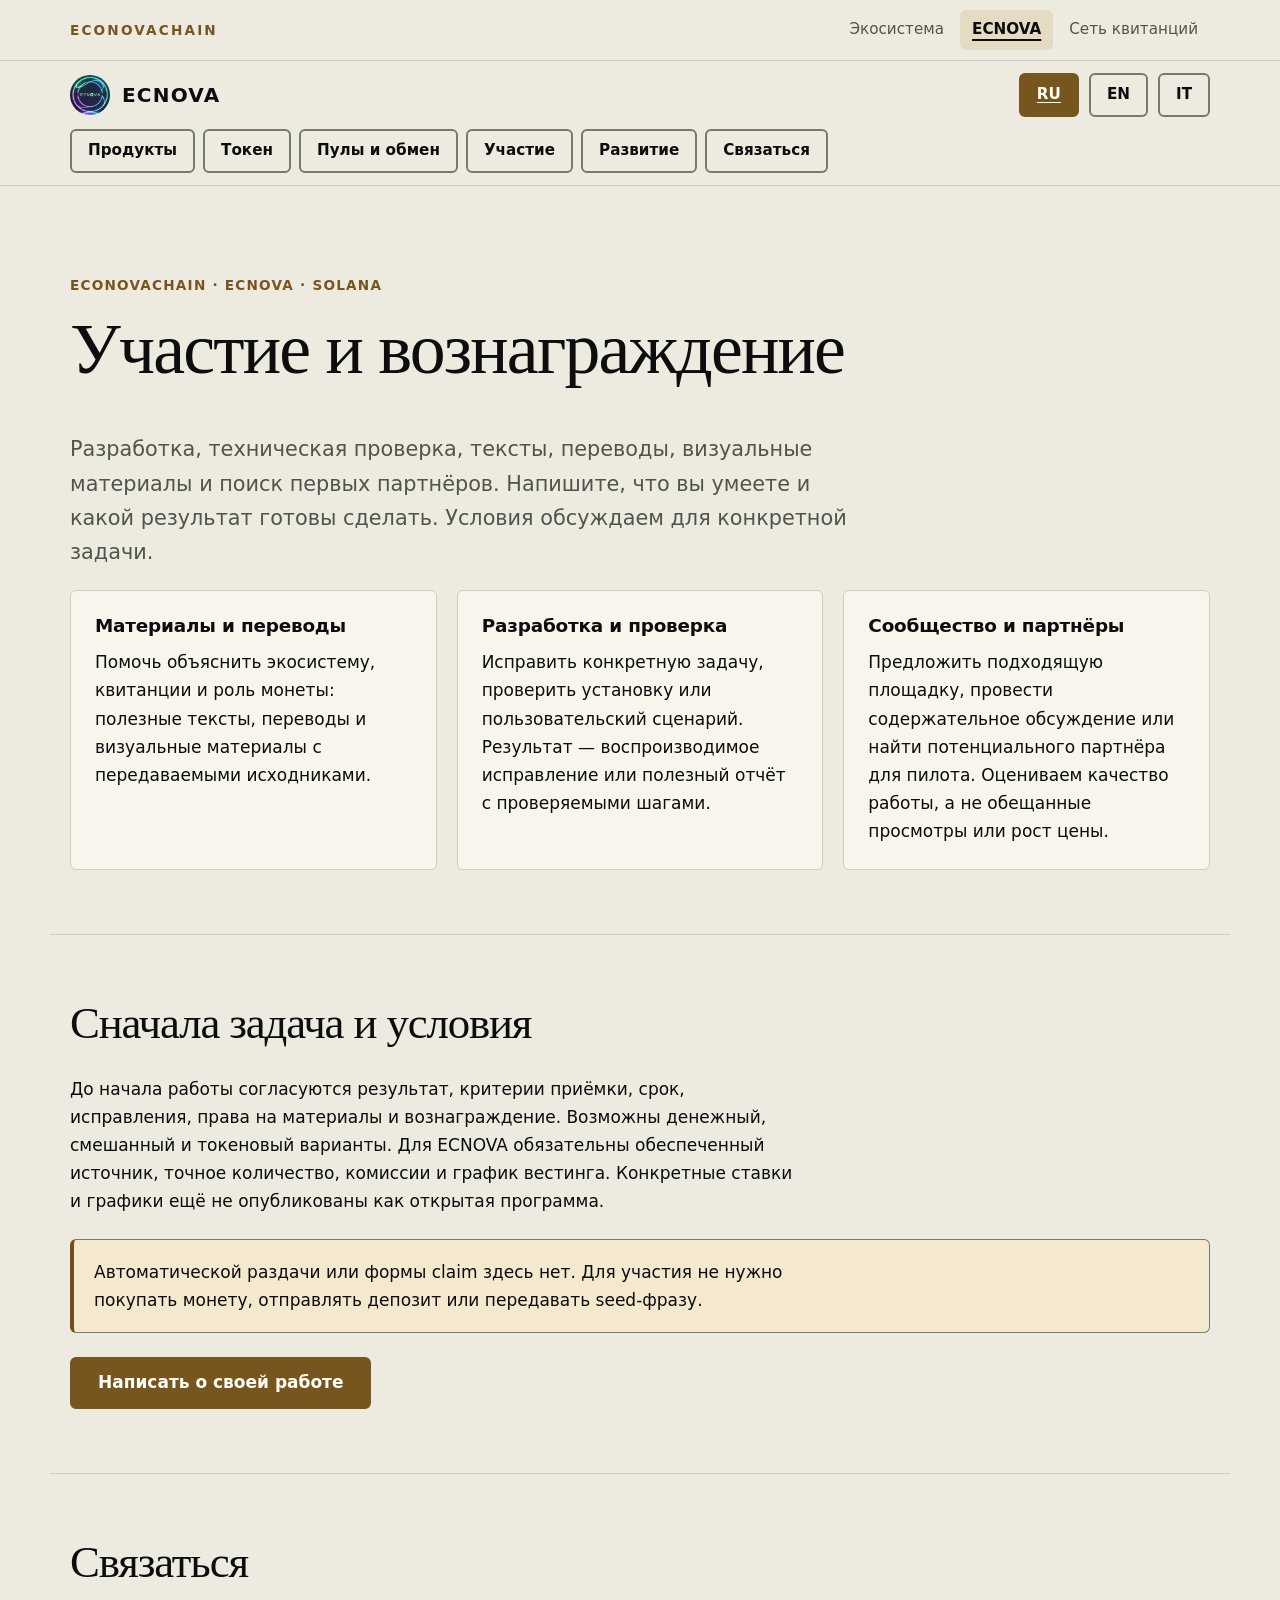
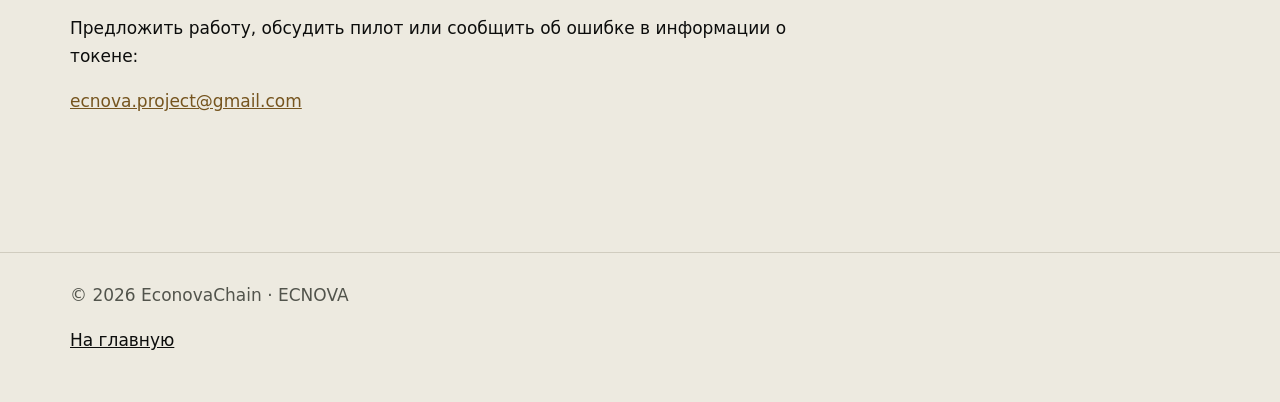
==== commit b9a8f0a2: "Repair ECNOVA public pages and pool information" ====
--- a/airdrop.html
+++ b/airdrop.html
@@ -1,17 +1,12 @@
 <!doctype html>
-<html lang="ru">
-<head>
-  <meta charset="utf-8"><meta name="viewport" content="width=device-width, initial-scale=1">
-  <meta name="robots" content="noindex, nofollow"><title>ECNOVA — airdrop information</title>
-  <link rel="stylesheet" href="assets/shared-theme.css"><link rel="stylesheet" href="assets/token-theme.css">
-  <meta name="description" content="No airdrop claim is available on this page. A file-pilot request is not a token allocation or reward entitlement.">
-  <link rel="icon" type="image/svg+xml" href="assets/favicon.svg">
-</head>
-<body class="closed-page"><main class="card"><h1>ECNOVA</h1>
-<p lang="ru">EconovaChain · ECNOVA. Здесь нет покупки, автоматической раздачи и действующего checkout. Токен служит ресурсом полезной работы и развития экосистемы. Условные денежные, смешанные и точные токеновые предложения доступны на странице участия; до заказа нужны фонд, полномочия и принятые условия. Локальная связь Wallet/Scalp реализована, рабочее подключение и публичный запуск — отдельно.</p>
-<p lang="en">EconovaChain · ECNOVA. There is no purchase, automatic airdrop or live checkout here. The token supports useful work and ecosystem development. Conditional cash, mixed and exact-token offers are on the participation page; funding, authority and accepted terms are required before an order. Wallet/Scalp are connected locally; live access and public launch remain separate.</p>
-<p lang="it">EconovaChain · ECNOVA. Qui non sono attivi acquisto, airdrop automatico o checkout. Il token sostiene lavoro utile e sviluppo dell’ecosistema. Le offerte condizionate in denaro, miste o token sono nella pagina di partecipazione; prima dell’ordine servono fondi, autorità e termini accettati. Wallet/Scalp sono integrati localmente; accesso operativo e lancio pubblico restano separati.</p>
-<p><a href="index.html#token">Паспорт токена · Token card · Scheda token</a></p>
-<p><a href="index.html#network">О сервисе и пилоте · Service and pilot · Servizio e progetto pilota</a></p>
-<p><a href="index.html#roadmap">Участие RU · Participation EN / IT</a></p></main></body>
-</html>
+<html lang="ru"><head><meta charset="utf-8"><meta name="viewport" content="width=device-width, initial-scale=1">
+<title>Участие и вознаграждение · EconovaChain</title>
+<meta name="description" content="Мы строим EconovaChain: инструменты для работы с данными, агентами и цифровыми результатами. ECNOVA помогает объединять участников и направлять ресурсы на разработку, продвижение и полезную работу.">
+<meta property="og:title" content="EconovaChain · ECNOVA"><meta property="og:description" content="Мы строим EconovaChain: инструменты для работы с данными, агентами и цифровыми результатами. ECNOVA помогает объединять участников и направлять ресурсы на разработку, продвижение и полезную работу."><meta property="og:type" content="website"><meta property="og:url" content="https://ecnova.io/airdrop.html"><meta property="og:image" content="https://ecnova.io/token/ECNOVA-metadata-image-512.png"><meta name="twitter:card" content="summary"><meta name="twitter:image" content="https://ecnova.io/token/ECNOVA-metadata-image-512.png">
+<link rel="canonical" href="https://ecnova.io/airdrop.html"><link rel="icon" href="token/ECNOVA-metadata-image-512.png" type="image/png">
+<link rel="stylesheet" href="assets/shared-theme.css"><link rel="stylesheet" href="assets/token-theme.css"><link rel="stylesheet" href="assets/public-copy.css"></head>
+<body data-title-key="work.title"><a class="skip-link" href="#main" data-i18n="skip" >К содержанию</a>
+<div class="eco-bar"><div class="wrap"><span class="eco-mark">ECONOVACHAIN</span><nav aria-label="EconovaChain"><ul><li><a class="" href="index.html#about" data-i18n="about" >Экосистема</a></li><li><a href="index.html#token" aria-current="page">ECNOVA</a></li><li><a class="" href="https://timelayer-os.com/ru/" data-i18n="network" data-network="true">Сеть квитанций</a></li></ul></nav></div></div>
+<header><div class="container topbar"><a class="brand" href="index.html"><img src="token/ECNOVA-metadata-image-512.png" width="40" height="40" alt="">ECNOVA</a><div class="lang" aria-label="Язык" data-i18n-aria="langlabel"><button type="button" class="pill" data-lang="ru" aria-pressed="true">RU</button><button type="button" class="pill" data-lang="en" aria-pressed="false">EN</button><button type="button" class="pill" data-lang="it" aria-pressed="false">IT</button></div></div><nav class="container" aria-label="Навигация" data-i18n-aria="navlabel"><ul><li><a class="pill" href="index.html#network" data-i18n="products" >Продукты</a></li><li><a class="pill" href="index.html#token" data-i18n="passport" >Токен</a></li><li><a class="pill" href="buy.html" data-i18n="markets" >Пулы и обмен</a></li><li><a class="pill" href="airdrop.html" data-i18n="join" >Участие</a></li><li><a class="pill" href="index.html#roadmap" data-i18n="roadmap" >Развитие</a></li><li><a class="pill" href="#contacts" data-i18n="contact" >Связаться</a></li></ul></nav></header>
+<main id="main"><section class="container" id="participate"><p data-i18n="eyebrow" class="eyebrow">EconovaChain · ECNOVA · Solana</p><h1 data-i18n="work.title" >Участие и вознаграждение</h1><p data-i18n="join.p" class="lead">Разработка, техническая проверка, тексты, переводы, визуальные материалы и поиск первых партнёров. Напишите, что вы умеете и какой результат готовы сделать. Условия обсуждаем для конкретной задачи.</p><div class="grid"><article class="card third"><h3 data-i18n="work.content.h" >Материалы и переводы</h3><p data-i18n="work.content.p" >Помочь объяснить экосистему, квитанции и роль монеты: полезные тексты, переводы и визуальные материалы с передаваемыми исходниками.</p></article><article class="card third"><h3 data-i18n="work.dev.h" >Разработка и проверка</h3><p data-i18n="work.dev.p" >Исправить конкретную задачу, проверить установку или пользовательский сценарий. Результат — воспроизводимое исправление или полезный отчёт с проверяемыми шагами.</p></article><article class="card third"><h3 data-i18n="work.outreach.h" >Сообщество и партнёры</h3><p data-i18n="work.outreach.p" >Предложить подходящую площадку, провести содержательное обсуждение или найти потенциального партнёра для пилота. Оцениваем качество работы, а не обещанные просмотры или рост цены.</p></article></div></section><section class="container" id="terms"><h2 data-i18n="work.terms.h" >Сначала задача и условия</h2><p data-i18n="work.terms.p" >До начала работы согласуются результат, критерии приёмки, срок, исправления, права на материалы и вознаграждение. Возможны денежный, смешанный и токеновый варианты. Для ECNOVA обязательны обеспеченный источник, точное количество, комиссии и график вестинга. Конкретные ставки и графики ещё не опубликованы как открытая программа.</p><div class="notice"><p data-i18n="work.claim" >Автоматической раздачи или формы claim здесь нет. Для участия не нужно покупать монету, отправлять депозит или передавать seed-фразу.</p></div><div class="actions"><a class="button" href="mailto:ecnova.project@gmail.com" data-i18n="work.write" >Написать о своей работе</a></div></section><section class="container" id="contacts"><h2 data-i18n="contact" >Связаться</h2><p data-i18n="contact.p" >Предложить работу, обсудить пилот или сообщить об ошибке в информации о токене:</p><p><a href="mailto:ecnova.project@gmail.com">ecnova.project@gmail.com</a></p></section></main><footer><div class="container"><p>© 2026 EconovaChain · ECNOVA</p><a class="link-quiet" href="index.html" data-i18n="home" >На главную</a></div></footer>
+<script src="assets/public-copy.js" defer></script></body></html>
--- a/assets/shared-theme.css
+++ b/assets/shared-theme.css
@@ -0,0 +1,209 @@
+/* ECNOVA three-surface local prototype. Components from candidate722;
+   graphite/paper/brass direction from owner sandbox. Local fonts only.
+   Original candidates remain unchanged; this stylesheet is not a publication. */
+
+:root{
+  /* цвет */
+  --bg:#EDEAE0;
+  --surface:#F8F5EC;
+  --ink:#0C0D0C;
+  --muted:#52544C;
+  --line:#D0CCBF;          /* декоративные разделители */
+  --line-strong:#77796F;   /* границы элементов управления, >=3:1 */
+  --accent:#76551F;
+  --accent-hover:#594018;
+  --accent-ink:#FFFEF9;
+  --accent-soft:#E5DAC3;
+  --warn:#735017;
+  --warn-soft:#F4E8CE;
+  --ok:#286244;
+  --danger:#973B30;
+  --danger-soft:#F6DED8;
+  --focus:#694618;
+  /* форма и ритм */
+  --radius:6px;
+  --radius-pill:6px;
+  --max:1180px;
+  --gutter:20px;
+  --space-1:8px;
+  --space-2:16px;
+  --space-3:24px;
+  --space-4:40px;
+  --space-5:64px;
+  /* типографика */
+  --font:system-ui,-apple-system,"Segoe UI",Roboto,"Helvetica Neue",Arial,sans-serif;
+  --fs-body:1.0625rem;
+  --fs-lead:clamp(1.1rem,2.2vw,1.3rem);
+  --fs-h1:clamp(2.35rem,5.6vw,4.5rem);
+  --fs-h2:clamp(1.9rem,3.6vw,2.8rem);
+  --fs-h3:1.15rem;
+  --fs-small:.95rem;
+  --fs-eyebrow:.85rem;
+}
+@media (prefers-color-scheme:dark){
+  :root{
+    --bg:#0C0D0C;
+    --surface:#161815;
+    --ink:#EDEAE0;
+    --muted:#BEC0B6;
+    --line:#34362F;
+    --line-strong:#83867D;
+    --accent:#C7A15C;
+    --accent-hover:#DFC07E;
+    --accent-ink:#20180B;
+    --accent-soft:#2C271C;
+    --warn:#E0B66D;
+    --warn-soft:#2B2417;
+    --ok:#72C19C;
+    --danger:#FFABA0;
+    --danger-soft:#321F1B;
+    --focus:#DFC07E;
+  }
+}
+
+/* база */
+*{box-sizing:border-box}
+html{scroll-behavior:smooth;-webkit-text-size-adjust:100%}
+@media (prefers-reduced-motion:reduce){html{scroll-behavior:auto}}
+body{margin:0;background:var(--bg);color:var(--ink);font-family:var(--font);font-size:var(--fs-body);line-height:1.65}
+a{color:var(--accent)}
+:focus-visible{outline:3px solid var(--focus);outline-offset:3px;border-radius:4px}
+.wrap,.container{max-width:var(--max);margin-inline:auto;padding-inline:var(--gutter)}
+.container{width:100%}
+section{padding:var(--space-5) 0}
+section+section{border-top:1px solid var(--line)}
+.skip,.skip-link{position:absolute;left:12px;top:-60px;background:var(--accent);color:var(--accent-ink);padding:10px 16px;border-radius:8px;z-index:10;text-decoration:none;font-weight:600}
+.skip:focus,.skip-link:focus{top:12px}
+
+/* типографика */
+h1,h2,h3{line-height:1.2;margin:0 0 .6em;letter-spacing:-.01em}
+h1{font-size:var(--fs-h1);max-width:18ch}
+h2{font-size:var(--fs-h2)}
+h3{font-size:var(--fs-h3)}
+p{margin:0 0 1em;max-width:68ch}
+.lead{font-size:var(--fs-lead);color:var(--muted);max-width:60ch}
+.eyebrow{font-size:var(--fs-eyebrow);text-transform:uppercase;letter-spacing:.09em;color:var(--accent);font-weight:700;margin-bottom:14px}
+.muted{color:var(--muted)}
+
+/* полоса экосистемы: общая для сайта токена и сайта сети */
+.eco-bar{background:var(--accent);color:var(--accent-ink);font-size:var(--fs-small)}
+.eco-bar .wrap{display:flex;align-items:center;justify-content:space-between;gap:8px 20px;flex-wrap:wrap;padding-top:6px;padding-bottom:6px}
+.eco-bar :focus-visible{outline-color:var(--accent-ink)}
+.eco-mark{font-weight:800;letter-spacing:.12em}
+.eco-bar ul{list-style:none;margin:0;padding:0;display:flex;gap:4px;flex-wrap:wrap}
+.eco-bar li>a,.eco-bar li>span{display:inline-block;padding:6px 12px;border-radius:var(--radius-pill);color:var(--accent-ink);text-decoration:none;min-height:32px}
+.eco-bar li>a:hover{text-decoration:underline}
+.eco-bar [aria-current]{background:var(--accent-ink);color:var(--accent);font-weight:700;text-decoration:none}
+.eco-bar [aria-current]:hover{text-decoration:none}
+
+/* шапка сайта */
+header.top{border-bottom:1px solid var(--line);background:var(--bg)}
+header.top .wrap{display:flex;align-items:center;justify-content:space-between;gap:16px;padding-top:16px;padding-bottom:16px;flex-wrap:wrap}
+.brand{font-weight:700;letter-spacing:.01em;color:var(--ink);text-decoration:none}
+.brand small{display:block;font-weight:500;font-size:var(--fs-eyebrow);color:var(--muted);letter-spacing:.04em}
+.site-nav ul{list-style:none;margin:0;padding:0;display:flex;gap:4px 18px;flex-wrap:wrap;align-items:center}
+.site-nav a{color:var(--muted);text-decoration:none;padding:6px 2px;display:inline-block}
+.site-nav a:hover{color:var(--ink);text-decoration:underline}
+.site-nav a.btn,.site-nav a.button{color:var(--accent-ink);padding:12px 26px;text-decoration:none}
+.site-nav a.btn:hover,.site-nav a.button:hover{color:var(--accent-ink);text-decoration:none}
+.site-nav a[aria-current]{color:var(--ink);font-weight:700;text-decoration:underline;text-underline-offset:6px;text-decoration-thickness:2px}
+
+/* кнопки */
+.btn,.button{display:inline-block;background:var(--accent);color:var(--accent-ink);border:2px solid var(--accent);padding:12px 26px;border-radius:var(--radius-pill);font:inherit;font-weight:700;text-decoration:none;min-height:48px;line-height:1.4;cursor:pointer;text-align:center}
+.btn:hover,.button:hover{background:var(--accent-hover);border-color:var(--accent-hover)}
+.btn:active,.button:active{transform:translateY(1px)}
+.btn--secondary,.button.secondary{background:transparent;color:var(--ink);border-color:var(--line-strong)}
+.btn--secondary:hover,.button.secondary:hover{background:var(--accent-soft);border-color:var(--line-strong);color:var(--ink)}
+.link-quiet{color:var(--ink)}
+.cta-row,.actions,.hero-actions{display:flex;flex-wrap:wrap;gap:14px;margin-top:28px;align-items:center}
+
+/* карточки, шаги, сетки */
+.grid{display:grid;gap:20px}
+.g2{grid-template-columns:repeat(2,1fr)}
+.g3{grid-template-columns:repeat(3,1fr)}
+.card{background:var(--surface);border:1px solid var(--line);border-radius:var(--radius);padding:24px}
+.card p:last-child{margin-bottom:0}
+ol.steps{list-style:none;counter-reset:s;margin:0;padding:0;display:grid;gap:20px;grid-template-columns:repeat(3,1fr)}
+ol.steps li{counter-increment:s;background:var(--surface);border:1px solid var(--line);border-radius:var(--radius);padding:24px}
+ol.steps li::before{content:counter(s);display:inline-flex;align-items:center;justify-content:center;width:36px;height:36px;border-radius:50%;background:var(--accent-soft);color:var(--accent);font-weight:700;margin-bottom:14px}
+ol.steps p:last-child{margin-bottom:0}
+
+/* блок границ / примечание */
+.limits{background:var(--warn-soft);border:1px solid var(--line);border-radius:var(--radius);padding:28px}
+.limits h2{color:var(--warn)}
+.limits ul{margin:0;padding-left:1.2em;display:grid;gap:10px}
+.limits li{max-width:70ch}
+
+/* FAQ */
+details{background:var(--surface);border:1px solid var(--line);border-radius:12px;margin-bottom:12px}
+summary{cursor:pointer;padding:18px 20px;font-weight:600;list-style:none;display:flex;justify-content:space-between;gap:16px;align-items:center;min-height:48px}
+summary::-webkit-details-marker{display:none}
+summary::after{content:"+";font-size:1.4rem;color:var(--accent);flex:none}
+details[open] summary::after{content:"\2212"}
+details>div{padding:0 20px 8px}
+
+/* подвал */
+footer.site-footer{border-top:1px solid var(--line);padding:28px 0;color:var(--muted);font-size:var(--fs-small)}
+footer.site-footer p{margin:0 0 .5em}
+footer.site-footer p:last-child{margin-bottom:0}
+
+/* адаптивность */
+@media (max-width:860px){
+  .g3,.g2,ol.steps{grid-template-columns:1fr}
+  section{padding:48px 0}
+}
+@media (max-width:420px){
+  .wrap,.container{padding-inline:16px}
+  .cta-row{display:block}
+  .cta-row .btn,.cta-row .button{display:block;width:100%;margin-bottom:12px}
+  .cta-row .link-quiet{display:inline-block;margin-top:6px}
+}
+
+/* v2: компоненты и совместимость с разметкой обоих сайтов */
+img{display:block;max-width:100%;height:auto}
+code{font-family:ui-monospace,SFMono-Regular,Menlo,Consolas,monospace;font-size:.92em;background:var(--accent-soft);color:var(--ink);padding:.1em .35em;border-radius:6px;overflow-wrap:anywhere}
+pre{font-family:ui-monospace,SFMono-Regular,Menlo,Consolas,monospace;font-size:.9rem;line-height:1.7;background:var(--surface);color:var(--ink);border:1px solid var(--line-strong);border-radius:var(--radius);padding:20px;overflow-x:auto;max-width:100%}
+pre code{background:transparent;padding:0;overflow-wrap:normal}
+.mono{font-family:ui-monospace,SFMono-Regular,Menlo,Consolas,monospace;overflow-wrap:anywhere}
+.small{font-size:var(--fs-small);color:var(--muted)}
+.note{color:var(--muted);max-width:68ch}
+a{overflow-wrap:anywhere}
+.eco-bar a,.brand,.site-nav a,.btn,.button,.pill{overflow-wrap:normal}
+.lang-link,.pill{display:inline-flex;align-items:center;justify-content:center;min-height:44px;padding:6px 16px;border:2px solid var(--line-strong);border-radius:var(--radius-pill);background:transparent;color:var(--ink);font:inherit;font-weight:600;font-size:var(--fs-small);text-decoration:none;cursor:pointer}
+.lang-link:hover,.pill:hover{background:var(--accent-soft);color:var(--ink)}
+.button[aria-disabled="true"],.btn[aria-disabled="true"]{cursor:not-allowed;background:transparent;border-color:var(--line-strong);color:var(--muted)}
+.status{display:inline-flex;align-items:center;gap:7px;color:var(--muted);font-size:.8125rem;font-weight:700;letter-spacing:.05em;text-transform:uppercase}
+.status::before{content:"";width:8px;height:8px;border-radius:50%;background:currentColor;flex:none}
+.status.public-tool,.status.works-now{color:var(--ok)}
+.status.in-development{color:var(--warn)}
+.status.planned{color:var(--muted)}
+.status.do-not-publish{color:var(--danger)}
+.notice{margin:24px 0;border:1px solid var(--line-strong);border-left:4px solid var(--warn);border-radius:var(--radius);padding:18px 20px;background:var(--warn-soft);color:var(--ink)}
+.notice.cyan{border-left-color:var(--accent);background:var(--accent-soft)}
+.notice.red{border-left-color:var(--danger);background:var(--danger-soft)}
+.notice p:last-child{margin-bottom:0}
+.table-wrap{overflow-x:auto;max-width:100%;border:1px solid var(--line-strong);border-radius:var(--radius);background:var(--surface)}
+table{width:100%;min-width:600px;border-collapse:collapse}
+th,td{border-bottom:1px solid var(--line);padding:14px 16px;text-align:left;vertical-align:top;color:var(--ink)}
+th{font-size:.8125rem;font-weight:700;letter-spacing:.05em;text-transform:uppercase;color:var(--muted)}
+tr:last-child td{border-bottom:0}
+@media print{
+  .eco-bar,.skip,.skip-link,header,.actions,.hero-actions,.pill,.lang-link{display:none}
+  body{background:#fff;color:#000}
+  a{color:#000}
+  .card,.notice,pre,details{background:#fff;border-color:#999;color:#000}
+}
+
+/* One visual vocabulary; product layouts remain separate. */
+h1,h2{font-family:Georgia,"Times New Roman",serif;font-weight:400;line-height:1.1;letter-spacing:0}
+:lang(ru) h1,:lang(ru) h2{font-family:Georgia,"Times New Roman",serif;letter-spacing:-.025em}
+.eco-bar{background:var(--bg);color:var(--ink);border-bottom:1px solid var(--line)}
+.eco-bar .wrap{padding-block:10px}
+.eco-bar :focus-visible{outline-color:var(--focus)}
+.eco-mark{color:var(--accent);font-size:.85rem;letter-spacing:.16em}
+.eco-bar li>a{color:var(--muted);min-height:40px;padding:7px 12px}
+.eco-bar [aria-current]{background:var(--accent-soft);color:var(--ink);text-decoration:underline;text-underline-offset:5px;text-decoration-thickness:2px}
+.eco-bar [aria-current]:hover{text-decoration:underline}
+.eco-bar ul{column-gap:4px;row-gap:2px}
+.footer-col h2{font-family:var(--font);font-weight:700}
+@media(max-width:420px){.eco-bar .wrap{gap:4px}.eco-bar li>a{padding:7px 9px;font-size:.88rem}}
--- a/assets/token-theme.css
+++ b/assets/token-theme.css
@@ -0,0 +1,41 @@
+/* ECNOVA Token: раскладка страницы поверх shared-theme.css.
+   Только структура и отступы; цвета, типографика, кнопки, карточки и статусы
+   берутся из shared-theme.css. Заменяет прежний встроенный <style> и Google Fonts. */
+
+body{min-width:320px}
+header{position:sticky;top:0;z-index:3;background:var(--bg);border-bottom:1px solid var(--line)}
+.topbar{display:flex;justify-content:space-between;align-items:center;gap:16px;padding-top:12px;padding-bottom:12px}
+header .brand{font-size:1.25rem;letter-spacing:.06em}
+header nav ul,.lang,.links,.actions{display:flex;align-items:center;gap:10px;flex-wrap:wrap;margin:0;padding:0;list-style:none}
+header nav ul{padding-bottom:12px}
+.lang{justify-content:flex-end}
+.lang .pill[aria-pressed="true"]{background:var(--accent);color:var(--accent-ink);border-color:var(--accent);text-decoration:underline;text-underline-offset:3px}
+main{padding:24px 0 56px}
+section[id]{scroll-margin-top:9rem}
+.actions{margin-top:24px}
+h1{max-width:24ch}
+.lead{max-width:60ch}
+.note{margin-top:0}
+.grid{grid-template-columns:repeat(12,minmax(0,1fr))}
+.half{grid-column:span 6}
+.third{grid-column:span 4}
+.full{grid-column:span 12}
+.card{min-width:0}
+.card h3{margin-top:0}
+.card p{margin:0 0 .9em}
+.card p:last-child{margin-bottom:0}
+.card .status{margin-bottom:10px}
+.card.links{padding:20px}
+footer{border-top:1px solid var(--line);padding:28px 0 48px;color:var(--muted)}
+
+@media (max-width:720px){
+  header{position:static}
+  .topbar{align-items:flex-start;flex-wrap:wrap}
+  .half,.third{grid-column:span 12}
+  .card{padding:18px}
+  section[id]{scroll-margin-top:0}
+}
+
+/* закрытые страницы buy.html и airdrop.html */
+.closed-page{min-height:100vh;display:grid;place-items:center;padding:24px 0}
+.closed-page main.card{width:min(560px,88vw);padding:32px}
--- a/assets/public-copy.css
+++ b/assets/public-copy.css
@@ -0,0 +1,6 @@
+/* Local public-copy edition: retains published shared-theme.css. */
+.brand{display:flex;align-items:center;gap:12px}.brand img{border-radius:50%;flex:none}
+.mint{font-size:clamp(.8rem,2.2vw,1.1rem);user-select:all}.pool-title{font-family:var(--font);font-size:1.25rem;font-weight:700}
+.card .actions{gap:10px}.card .actions a{max-width:100%}.card+.note{margin-top:20px}
+header nav ul{column-gap:8px}.lang{flex-wrap:nowrap}#copy-result:empty{display:none}
+@media(max-width:420px){.topbar{gap:8px}.brand{gap:8px;font-size:1.05rem!important}.brand img{width:30px;height:30px}.lang{gap:4px}.lang .pill{padding:6px 10px}header nav .pill{padding:6px 10px}h1{font-size:2.35rem}}
